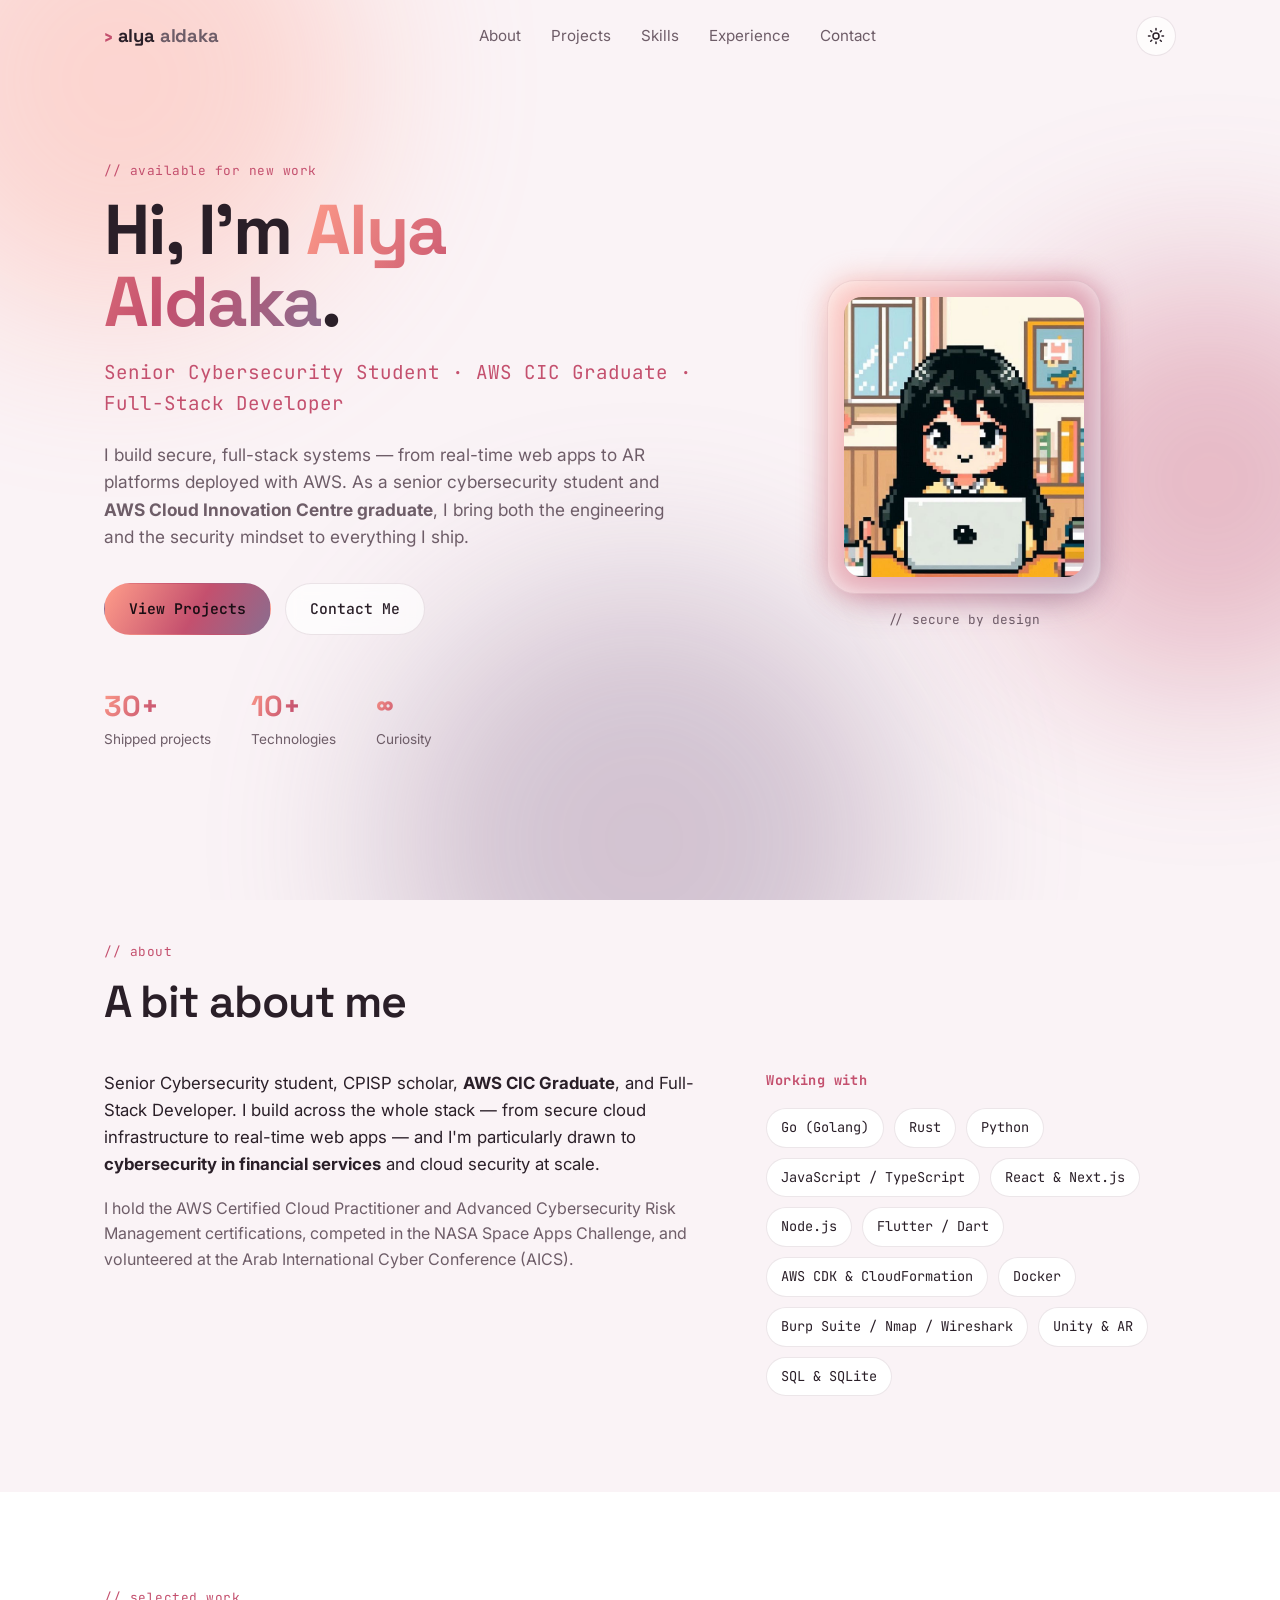
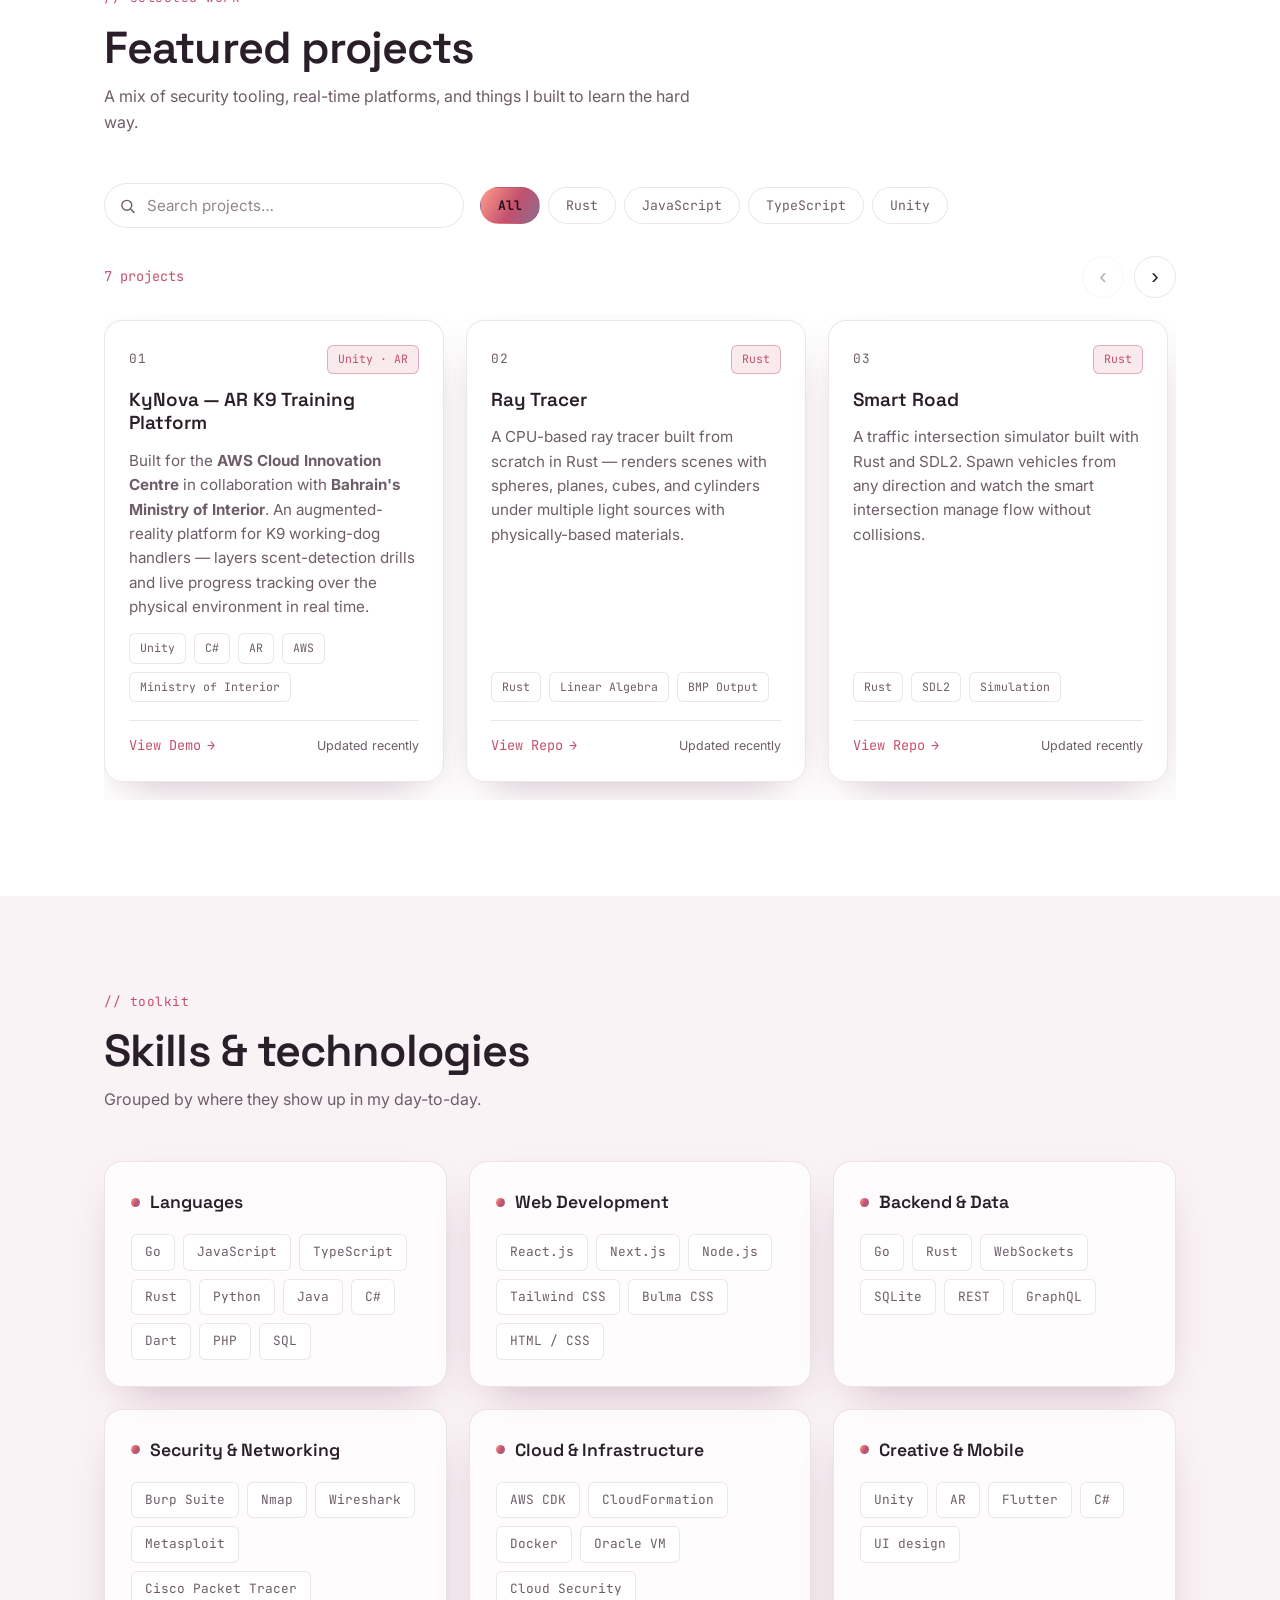
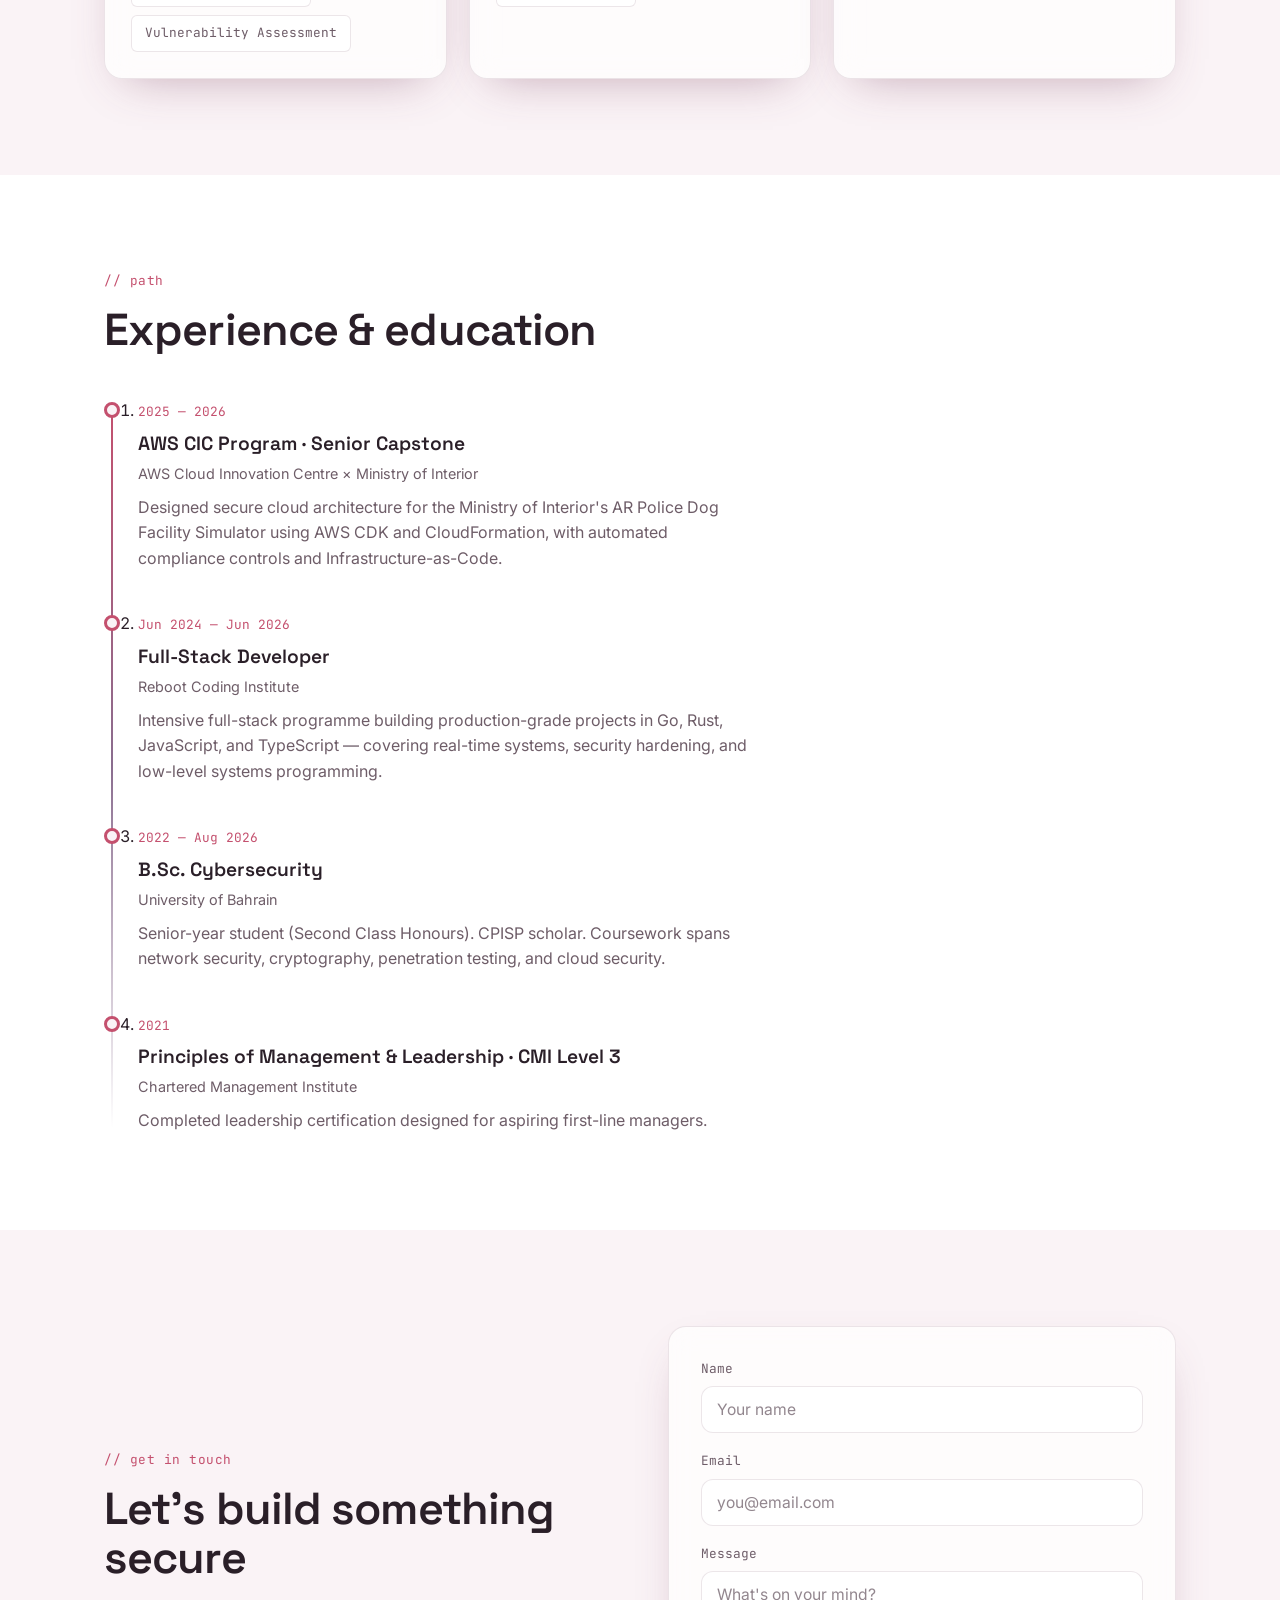
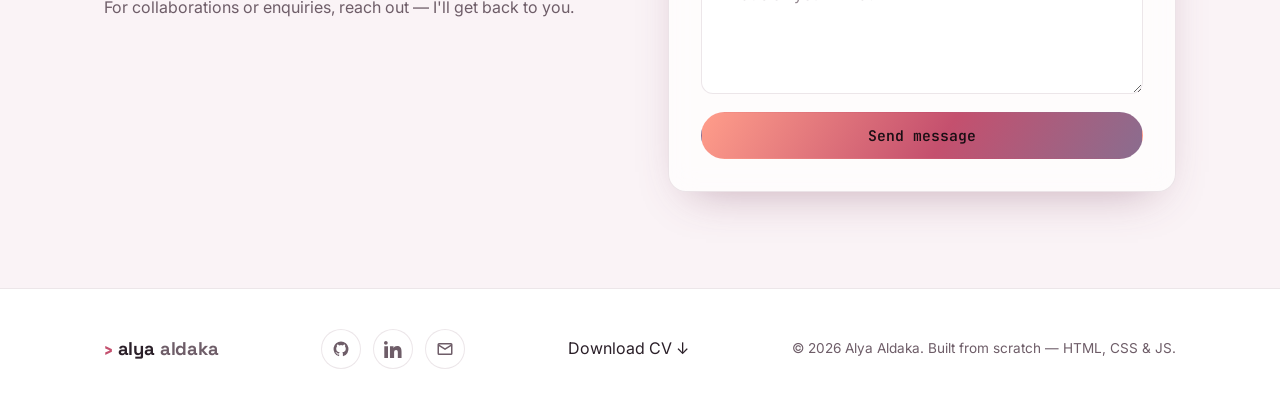
==== index.html @ 90b1bbf1 "initial" ====
<!DOCTYPE html>
<html lang="en" data-theme="dark">
<head>
  <meta charset="UTF-8" />
  <meta name="viewport" content="width=device-width, initial-scale=1.0" />
  <meta name="description" content="Alya Al — Software Developer & Cybersecurity Enthusiast. Secure systems, real-time apps, and a curiosity for how things break." />
  <title>Alya Al — Software Developer & Cybersecurity Enthusiast</title>

  <!-- Fonts: Space Grotesk (display) · Inter (body) · JetBrains Mono (utility/code) -->
  <link rel="preconnect" href="https://fonts.googleapis.com" />
  <link rel="preconnect" href="https://fonts.gstatic.com" crossorigin />
  <link href="https://fonts.googleapis.com/css2?family=Space+Grotesk:wght@400;500;600;700&family=Inter:wght@400;500;600&family=JetBrains+Mono:wght@400;500;600&display=swap" rel="stylesheet" />

  <link rel="stylesheet" href="style.css" />
</head>
<body>
  <!-- Ambient background glow (the soft coral/rose aurora from the design) -->
  <div class="aurora" aria-hidden="true">
    <span class="aurora__blob aurora__blob--rose"></span>
    <span class="aurora__blob aurora__blob--mauve"></span>
    <span class="aurora__blob aurora__blob--coral"></span>
  </div>

  <!-- ============ NAVBAR ============ -->
  <header class="nav" id="nav">
    <div class="container nav__inner">
      <a href="#hero" class="nav__logo">
        <span class="nav__logo-mark">›</span> alya<span class="nav__logo-accent"> aldaka</span>
      </a>

      <nav class="nav__links" id="navLinks" aria-label="Primary">
        <a href="#about">About</a>
        <a href="#projects">Projects</a>
        <a href="#skills">Skills</a>
        <a href="#timeline">Experience</a>
        <a href="#contact">Contact</a>
      </nav>

      <div class="nav__actions">
        <button class="theme-toggle" id="themeToggle" aria-label="Toggle color theme" title="Toggle theme">
          <svg class="theme-toggle__icon theme-toggle__icon--moon" viewBox="0 0 24 24" aria-hidden="true"><path d="M21 12.79A9 9 0 1 1 11.21 3 7 7 0 0 0 21 12.79z"/></svg>
          <svg class="theme-toggle__icon theme-toggle__icon--sun" viewBox="0 0 24 24" aria-hidden="true"><circle cx="12" cy="12" r="4"/><path d="M12 2v2M12 20v2M4.93 4.93l1.41 1.41M17.66 17.66l1.41 1.41M2 12h2M20 12h2M4.93 19.07l1.41-1.41M17.66 6.34l1.41-1.41"/></svg>
        </button>

        <button class="nav__burger" id="navBurger" aria-label="Open menu" aria-expanded="false">
          <span></span><span></span><span></span>
        </button>
      </div>
    </div>
  </header>

  <main>
    <!-- ============ HERO ============ -->
    <section class="hero" id="hero">
      <div class="container hero__grid">
        <div class="hero__intro reveal">
          <p class="eyebrow">// available for new work</p>
          <h1 class="hero__title">
            Hi, I'm <span class="grad-text">Alya Aldaka</span>.
          </h1>
          <p class="hero__role">Senior Cybersecurity Student · AWS CIC Graduate · Full-Stack Developer</p>
          <p class="hero__summary">
            I build secure, full-stack systems — from real-time web apps to AR platforms
            deployed with AWS. As a senior cybersecurity student and <strong>AWS Cloud Innovation Centre graduate</strong>,
            I bring both the engineering and the security mindset to everything I ship.
          </p>

          <div class="hero__cta">
            <a href="#projects" class="btn btn--primary">View Projects</a>
            <a href="#contact" class="btn btn--ghost">Contact Me</a>
          </div>

          <ul class="hero__stats">
            <li><strong>30+</strong><span>Shipped projects</span></li>
            <li><strong>10+</strong><span>Technologies</span></li>
            <li><strong>∞</strong><span>Curiosity</span></li>
          </ul>
        </div>

        <!-- Profile card. Replace the avatar SVG/initials with your own photo:
             swap <div class="avatar__art">…</div> for <img src="your-photo.jpg" alt="Alya Al"> -->
        <div class="hero__card reveal">
          <div class="avatar">
            <img class="avatar__art" src="pfp.jpg" alt="Alya Aldaka" />
          </div>
          <p class="avatar__caption">// secure by design</p>
        </div>
      </div>
    </section>

    <!-- ============ ABOUT ============ -->
    <section class="section" id="about">
      <div class="container">
        <p class="eyebrow reveal">// about</p>
        <h2 class="section__title reveal">A bit about me</h2>

        <div class="about__grid">
          <div class="about__bio reveal">
            <p>
              Senior Cybersecurity student, CPISP scholar, <strong>AWS CIC Graduate</strong>,
              and Full-Stack Developer. I build across the whole stack — from secure cloud
              infrastructure to real-time web apps — and I'm particularly drawn to
              <strong>cybersecurity in financial services</strong> and cloud security at scale.
            </p>
            <p>
              I hold the AWS Certified Cloud Practitioner and Advanced Cybersecurity Risk
              Management certifications, competed in the NASA Space Apps Challenge, and
              volunteered at the Arab International Cyber Conference (AICS).
            </p>
          </div>

          <!-- Technologies overview -->
          <div class="about__tech reveal">
            <h3 class="about__tech-title">Working with</h3>
            <ul class="tech-list">
              <li>Go (Golang)</li>
              <li>Rust</li>
              <li>Python</li>
              <li>JavaScript / TypeScript</li>
              <li>React &amp; Next.js</li>
              <li>Node.js</li>
              <li>Flutter / Dart</li>
              <li>AWS CDK &amp; CloudFormation</li>
              <li>Docker</li>
              <li>Burp Suite / Nmap / Wireshark</li>
              <li>Unity &amp; AR</li>
              <li>SQL &amp; SQLite</li>
            </ul>
          </div>
        </div>
      </div>
    </section>

    <!-- ============ PROJECTS ============ -->
    <section class="section section--alt" id="projects">
      <div class="container">
        <p class="eyebrow reveal">// selected work</p>
        <h2 class="section__title reveal">Featured projects</h2>
        <p class="section__lead reveal">A mix of security tooling, real-time platforms, and things I built to learn the hard way.</p>

        <!-- Search + filter toolbar -->
        <div class="proj-toolbar reveal">
          <div class="proj-search">
            <svg viewBox="0 0 24 24" aria-hidden="true"><circle cx="11" cy="11" r="7"/><path d="m21 21-4.3-4.3"/></svg>
            <input type="text" id="projSearch" placeholder="Search projects…" aria-label="Search projects" autocomplete="off" />
          </div>
          <!-- Filter pills. data-filter must match the tags in each card's data-tags. -->
          <div class="proj-filters" id="projFilters" role="tablist" aria-label="Filter projects by technology">
            <button class="pill is-active" data-filter="all">All</button>
            <button class="pill" data-filter="Rust">Rust</button>
            <button class="pill" data-filter="JavaScript">JavaScript</button>
            <button class="pill" data-filter="TypeScript">TypeScript</button>
            <button class="pill" data-filter="Unity">Unity</button>
          </div>
        </div>

        <!-- Count + scroll arrows -->
        <div class="proj-meta reveal">
          <p class="proj-count"><span id="projCount">7</span> projects</p>
          <div class="proj-nav">
            <button class="proj-arrow" id="projPrev" aria-label="Scroll to previous projects">‹</button>
            <button class="proj-arrow" id="projNext" aria-label="Scroll to next projects">›</button>
          </div>
        </div>

        <div class="proj-track" id="projTrack">
          <!-- PROJECT 1 -->
          <!-- PROJECT 1 -->
          <article class="card project" data-tags="Unity" data-num="01">
            <header class="project__top">
              <span class="project__num">01</span>
              <span class="project__lang">Unity · AR</span>
            </header>
            <h3 class="project__title">KyNova — AR K9 Training Platform</h3>
            <p class="project__desc">
              Built for the <strong>AWS Cloud Innovation Centre</strong> in collaboration with
              <strong>Bahrain's Ministry of Interior</strong>. An augmented-reality platform for
              K9 working-dog handlers — layers scent-detection drills and live progress tracking
              over the physical environment in real time.
            </p>
            <ul class="badges"><li>Unity</li><li>C#</li><li>AR</li><li>AWS</li><li>Ministry of Interior</li></ul>
            <footer class="project__foot">
              <a class="project__repo" href="https://hawrafa.github.io/kynova-ar-simulator/#" target="_blank" rel="noopener">View Demo <span aria-hidden="true">→</span></a>
              <span class="project__updated">Updated recently</span>
            </footer>
          </article>

          <!-- PROJECT 2 -->
          <article class="card project" data-tags="Rust" data-num="02">
            <header class="project__top">
              <span class="project__num">02</span>
              <span class="project__lang">Rust</span>
            </header>
            <h3 class="project__title">Ray Tracer</h3>
            <p class="project__desc">
              A CPU-based ray tracer built from scratch in Rust — renders scenes with spheres,
              planes, cubes, and cylinders under multiple light sources with physically-based materials.
            </p>
            <ul class="badges"><li>Rust</li><li>Linear Algebra</li><li>BMP Output</li></ul>
            <footer class="project__foot">
              <a class="project__repo" href="https://github.com/aaldaka/rt" target="_blank" rel="noopener">View Repo <span aria-hidden="true">→</span></a>
              <span class="project__updated">Updated recently</span>
            </footer>
          </article>

          <!-- PROJECT 3 -->
          <article class="card project" data-tags="Rust" data-num="03">
            <header class="project__top">
              <span class="project__num">03</span>
              <span class="project__lang">Rust</span>
            </header>
            <h3 class="project__title">Smart Road</h3>
            <p class="project__desc">
              A traffic intersection simulator built with Rust and SDL2. Spawn vehicles
              from any direction and watch the smart intersection manage flow without collisions.
            </p>
            <ul class="badges"><li>Rust</li><li>SDL2</li><li>Simulation</li></ul>
            <footer class="project__foot">
              <a class="project__repo" href="https://github.com/aaldaka/smart-road" target="_blank" rel="noopener">View Repo <span aria-hidden="true">→</span></a>
              <span class="project__updated">Updated recently</span>
            </footer>
          </article>

          <!-- PROJECT 4 -->
          <article class="card project" data-tags="Rust" data-num="04">
            <header class="project__top">
              <span class="project__num">04</span>
              <span class="project__lang">Rust</span>
            </header>
            <h3 class="project__title">Filler</h3>
            <p class="project__desc">
              A competitive AI board-filling game where robots race to claim the most territory.
              Includes Docker-based execution and multiple robot implementations with different strategies.
            </p>
            <ul class="badges"><li>Rust</li><li>AI</li><li>Docker</li></ul>
            <footer class="project__foot">
              <a class="project__repo" href="https://github.com/aaldaka/filler" target="_blank" rel="noopener">View Repo <span aria-hidden="true">→</span></a>
              <span class="project__updated">Updated recently</span>
            </footer>
          </article>

          <!-- PROJECT 5 -->
          <article class="card project" data-tags="JavaScript" data-num="05">
            <header class="project__top">
              <span class="project__num">05</span>
              <span class="project__lang">JavaScript</span>
            </header>
            <h3 class="project__title">Bomberman DOM</h3>
            <p class="project__desc">
              A multiplayer Bomberman clone rendered entirely in the DOM using a custom
              mini-framework — WebSocket-powered lobby, real-time chat, and multi-player gameplay.
            </p>
            <ul class="badges"><li>JavaScript</li><li>WebSockets</li><li>DOM</li></ul>
            <footer class="project__foot">
              <a class="project__repo" href="https://github.com/aaldaka/bomberman-dom" target="_blank" rel="noopener">View Repo <span aria-hidden="true">→</span></a>
              <span class="project__updated">Updated recently</span>
            </footer>
          </article>

          <!-- PROJECT 6 -->
          <article class="card project" data-tags="TypeScript" data-num="06">
            <header class="project__top">
              <span class="project__num">06</span>
              <span class="project__lang">TypeScript</span>
            </header>
            <h3 class="project__title">Social Network</h3>
            <p class="project__desc">
              A full-featured social platform with profiles, posts, follows, and real-time
              notifications — built with a TypeScript frontend and a Go backend.
            </p>
            <ul class="badges"><li>TypeScript</li><li>Go</li><li>WebSockets</li><li>SQLite</li></ul>
            <footer class="project__foot">
              <a class="project__repo" href="https://github.com/aaldaka/social-network" target="_blank" rel="noopener">View Repo <span aria-hidden="true">→</span></a>
              <span class="project__updated">Updated recently</span>
            </footer>
          </article>

          <!-- PROJECT 7 -->
          <article class="card project" data-tags="Rust" data-num="07">
            <header class="project__top">
              <span class="project__num">07</span>
              <span class="project__lang">Rust</span>
            </header>
            <h3 class="project__title">Multiplayer FPS</h3>
            <p class="project__desc">
              A real-time multiplayer first-person shooter with a raycasting renderer,
              minimap, HUD, and client-server networking — built entirely in Rust.
            </p>
            <ul class="badges"><li>Rust</li><li>Raycasting</li><li>Networking</li></ul>
            <footer class="project__foot">
              <a class="project__repo" href="https://github.com/aaldaka/multiplayer-fps" target="_blank" rel="noopener">View Repo <span aria-hidden="true">→</span></a>
              <span class="project__updated">Updated recently</span>
            </footer>
          </article>
        </div>

        <!-- Empty state when search/filter matches nothing -->
        <p class="proj-empty" id="projEmpty" hidden>No projects match that filter yet.</p>
      </div>
    </section>

    <!-- ============ SKILLS ============ -->
    <section class="section" id="skills">
      <div class="container">
        <p class="eyebrow reveal">// toolkit</p>
        <h2 class="section__title reveal">Skills &amp; technologies</h2>
        <p class="section__lead reveal">Grouped by where they show up in my day-to-day.</p>

        <div class="skills">
          <div class="card skill-card reveal">
            <h3 class="skill-card__title"><span class="skill-card__dot"></span>Languages</h3>
            <ul class="badges badges--lg">
              <li>Go</li><li>JavaScript</li><li>TypeScript</li><li>Rust</li><li>Python</li><li>Java</li><li>C#</li><li>Dart</li><li>PHP</li><li>SQL</li>
            </ul>
          </div>

          <div class="card skill-card reveal">
            <h3 class="skill-card__title"><span class="skill-card__dot"></span>Web Development</h3>
            <ul class="badges badges--lg">
              <li>React.js</li><li>Next.js</li><li>Node.js</li><li>Tailwind CSS</li><li>Bulma CSS</li><li>HTML / CSS</li>
            </ul>
          </div>

          <div class="card skill-card reveal">
            <h3 class="skill-card__title"><span class="skill-card__dot"></span>Backend &amp; Data</h3>
            <ul class="badges badges--lg">
              <li>Go</li><li>Rust</li><li>WebSockets</li><li>SQLite</li><li>REST</li><li>GraphQL</li>
            </ul>
          </div>

          <div class="card skill-card reveal">
            <h3 class="skill-card__title"><span class="skill-card__dot"></span>Security &amp; Networking</h3>
            <ul class="badges badges--lg">
              <li>Burp Suite</li><li>Nmap</li><li>Wireshark</li><li>Metasploit</li><li>Cisco Packet Tracer</li><li>Vulnerability Assessment</li>
            </ul>
          </div>

          <div class="card skill-card reveal">
            <h3 class="skill-card__title"><span class="skill-card__dot"></span>Cloud &amp; Infrastructure</h3>
            <ul class="badges badges--lg">
              <li>AWS CDK</li><li>CloudFormation</li><li>Docker</li><li>Oracle VM</li><li>Cloud Security</li>
            </ul>
          </div>

          <div class="card skill-card reveal">
            <h3 class="skill-card__title"><span class="skill-card__dot"></span>Creative &amp; Mobile</h3>
            <ul class="badges badges--lg">
              <li>Unity</li><li>AR</li><li>Flutter</li><li>C#</li><li>UI design</li>
            </ul>
          </div>
        </div>
      </div>
    </section>

    <!-- ============ EXPERIENCE / EDUCATION TIMELINE ============ -->
    <section class="section section--alt" id="timeline">
      <div class="container">
        <p class="eyebrow reveal">// path</p>
        <h2 class="section__title reveal">Experience &amp; education</h2>

        <ol class="timeline">
          <li class="timeline__item reveal">
            <span class="timeline__dot"></span>
            <p class="timeline__date">2025 — 2026</p>
            <h3 class="timeline__role">AWS CIC Program · Senior Capstone</h3>
            <p class="timeline__org">AWS Cloud Innovation Centre × Ministry of Interior</p>
            <p class="timeline__desc">
              Designed secure cloud architecture for the Ministry of Interior's AR Police Dog
              Facility Simulator using AWS CDK and CloudFormation, with automated compliance
              controls and Infrastructure-as-Code.
            </p>
          </li>

          <li class="timeline__item reveal">
            <span class="timeline__dot"></span>
            <p class="timeline__date">Jun 2024 — Jun 2026</p>
            <h3 class="timeline__role">Full-Stack Developer</h3>
            <p class="timeline__org">Reboot Coding Institute</p>
            <p class="timeline__desc">
              Intensive full-stack programme building production-grade projects in Go, Rust,
              JavaScript, and TypeScript — covering real-time systems, security hardening,
              and low-level systems programming.
            </p>
          </li>

          <li class="timeline__item reveal">
            <span class="timeline__dot"></span>
            <p class="timeline__date">2022 — Aug 2026</p>
            <h3 class="timeline__role">B.Sc. Cybersecurity</h3>
            <p class="timeline__org">University of Bahrain</p>
            <p class="timeline__desc">
              Senior-year student (Second Class Honours). CPISP scholar. Coursework spans
              network security, cryptography, penetration testing, and cloud security.
            </p>
          </li>

          <li class="timeline__item reveal">
            <span class="timeline__dot"></span>
            <p class="timeline__date">2021</p>
            <h3 class="timeline__role">Principles of Management &amp; Leadership · CMI Level 3</h3>
            <p class="timeline__org">Chartered Management Institute</p>
            <p class="timeline__desc">
              Completed leadership certification designed for aspiring first-line managers.
            </p>
          </li>
        </ol>
      </div>
    </section>

    <!-- ============ CONTACT ============ -->
    <section class="section" id="contact">
      <div class="container contact">
        <div class="contact__intro reveal">
          <p class="eyebrow">// get in touch</p>
          <h2 class="section__title">Let's build something secure</h2>
          <p class="section__lead">
            For collaborations or enquiries, reach out — I'll get back to you.
          </p>
        </div>

        <!-- Contact form powered by FormSubmit (https://formsubmit.co)
             STEP 1: Replace your-email@example.com below with your real email.
             STEP 2: On your first real submission, FormSubmit emails you a link to
                     confirm the address. Click it once and the form goes live. -->
        <form class="contact__form card reveal"
              action="https://formsubmit.co/alyaaldaka08@gmail.com"
              method="POST">
          <!-- Optional FormSubmit settings -->
          <input type="hidden" name="_subject" value="New message from your portfolio" />
          <input type="hidden" name="_template" value="table" />
          <input type="hidden" name="_captcha" value="false" />
          <!-- Honeypot to reduce spam -->
          <input type="text" name="_honey" style="display:none" tabindex="-1" autocomplete="off" />

          <div class="field">
            <label for="name">Name</label>
            <input id="name" type="text" name="name" placeholder="Your name" required />
          </div>

          <div class="field">
            <label for="email">Email</label>
            <input id="email" type="email" name="email" placeholder="you@email.com" required />
          </div>

          <div class="field">
            <label for="message">Message</label>
            <textarea id="message" name="message" rows="5" placeholder="What's on your mind?" required></textarea>
          </div>

          <button type="submit" class="btn btn--primary btn--block">Send message</button>
        </form>
      </div>
    </section>
  </main>

  <!-- ============ FOOTER ============ -->
  <footer class="footer">
    <div class="container footer__inner">
      <a href="#hero" class="nav__logo">
        <span class="nav__logo-mark">›</span> alya<span class="nav__logo-accent"> aldaka</span>
      </a>

      <!-- Replace # with your real profile URLs -->
      <nav class="footer__social" aria-label="Social links">
        <a href="https://github.com/aaldaka" target="_blank" rel="noopener" aria-label="GitHub / Gitea">
          <svg viewBox="0 0 24 24" aria-hidden="true"><path d="M12 2a10 10 0 0 0-3.16 19.49c.5.09.68-.22.68-.48v-1.7c-2.78.6-3.37-1.34-3.37-1.34-.45-1.16-1.11-1.47-1.11-1.47-.91-.62.07-.6.07-.6 1 .07 1.53 1.03 1.53 1.03.9 1.53 2.34 1.09 2.91.83.09-.65.35-1.09.63-1.34-2.22-.25-4.55-1.11-4.55-4.94 0-1.09.39-1.98 1.03-2.68-.1-.25-.45-1.27.1-2.65 0 0 .84-.27 2.75 1.02a9.56 9.56 0 0 1 5 0c1.91-1.29 2.75-1.02 2.75-1.02.55 1.38.2 2.4.1 2.65.64.7 1.03 1.59 1.03 2.68 0 3.84-2.34 4.69-4.57 4.94.36.31.68.92.68 1.85v2.74c0 .27.18.58.69.48A10 10 0 0 0 12 2z"/></svg>
        </a>
        <a href="https://www.linkedin.com/in/alya-aldaka" target="_blank" rel="noopener" aria-label="LinkedIn">
          <svg viewBox="0 0 24 24" aria-hidden="true"><path d="M4.98 3.5A2.5 2.5 0 1 1 0 3.5a2.5 2.5 0 0 1 4.98 0zM.4 8.4h4.96V24H.4V8.4zm7.54 0h4.75v2.13h.07c.66-1.25 2.28-2.57 4.69-2.57 5.01 0 5.94 3.3 5.94 7.6V24h-4.96v-6.92c0-1.65-.03-3.78-2.3-3.78-2.3 0-2.66 1.8-2.66 3.66V24H7.94V8.4z"/></svg>
        </a>
        <a href="#contact" aria-label="Email">
          <svg viewBox="0 0 24 24" aria-hidden="true"><path d="M4 4h16a2 2 0 0 1 2 2v12a2 2 0 0 1-2 2H4a2 2 0 0 1-2-2V6a2 2 0 0 1 2-2zm0 4.2V18h16V8.2l-8 5-8-5zM4 6l8 5 8-5H4z"/></svg>
        </a>
      </nav>

      <a class="footer__resume" href="resume.pdf" target="_blank" rel="noopener">Download CV ↓</a>
      <p class="footer__copy">© <span id="year"></span> Alya Aldaka. Built from scratch — HTML, CSS &amp; JS.</p>
    </div>
  </footer>

  <script src="script.js"></script>
</body>
</html>
---- style.css ----
/* =========================================================
   Alya Al — Portfolio
   Palette: "rose-noir" — warm near-black base, mauve mid-tones,
   rose + coral accents. Light mode is a soft rose-white companion.
   ========================================================= */

/* ---------- Design tokens ---------- */
:root {
  /* Type */
  --font-display: "Space Grotesk", system-ui, sans-serif;
  --font-body: "Inter", system-ui, sans-serif;
  --font-mono: "JetBrains Mono", ui-monospace, monospace;

  /* Brand accents (shared across themes) */
  --rose: #e0879e;
  --rose-bright: #f0a4b8;
  --coral: #ff9d8a;
  --mauve: #8a6d8f;

  --grad: linear-gradient(120deg, var(--coral), var(--rose) 55%, var(--mauve));

  /* Layout */
  --maxw: 1120px;
  --radius: 18px;
  --radius-sm: 12px;
  --ease: cubic-bezier(.22, 1, .36, 1);
}

/* Dark theme (default) */
[data-theme="dark"] {
  --bg: #161015;
  --bg-2: #1d161f;
  --surface: rgba(255, 255, 255, 0.045);
  --surface-2: rgba(255, 255, 255, 0.07);
  --border: rgba(255, 255, 255, 0.09);
  --border-strong: rgba(240, 164, 184, 0.35);
  --text: #f4e8ee;
  --text-muted: #b6a2af;
  --shadow: 0 20px 50px -20px rgba(0, 0, 0, 0.7);
  --glow: 0 0 40px -8px rgba(224, 135, 158, 0.45);
}

/* Light theme */
[data-theme="light"] {
  --bg: #faf3f6;
  --bg-2: #ffffff;
  --surface: rgba(255, 255, 255, 0.7);
  --surface-2: #ffffff;
  --border: rgba(120, 80, 100, 0.14);
  --border-strong: rgba(196, 80, 110, 0.4);
  --text: #2a1f28;
  --text-muted: #6e5d68;
  --rose: #c4506e;
  --rose-bright: #d8597e;
  --shadow: 0 18px 45px -22px rgba(120, 60, 90, 0.45);
  --glow: 0 0 36px -10px rgba(196, 80, 110, 0.35);
}

/* ---------- Reset / base ---------- */
* { box-sizing: border-box; margin: 0; padding: 0; }

html { scroll-behavior: smooth; }
@media (prefers-reduced-motion: reduce) {
  html { scroll-behavior: auto; }
  * { animation: none !important; transition: none !important; }
}

body {
  font-family: var(--font-body);
  background: var(--bg);
  color: var(--text);
  line-height: 1.6;
  -webkit-font-smoothing: antialiased;
  overflow-x: hidden;
  transition: background .4s var(--ease), color .4s var(--ease);
}

img { max-width: 100%; display: block; }
ul { list-style: none; }
a { color: inherit; text-decoration: none; }

.container {
  width: 100%;
  max-width: var(--maxw);
  margin-inline: auto;
  padding-inline: 24px;
}

/* ---------- Ambient aurora background ---------- */
.aurora {
  position: fixed;
  inset: 0;
  z-index: -1;
  overflow: hidden;
  pointer-events: none;
}
.aurora__blob {
  position: absolute;
  border-radius: 50%;
  filter: blur(90px);
  opacity: .55;
}
[data-theme="light"] .aurora__blob { opacity: .35; }
.aurora__blob--coral {
  width: 480px; height: 480px;
  background: var(--coral);
  top: -160px; left: -120px;
  animation: float1 18s ease-in-out infinite;
}
.aurora__blob--rose {
  width: 420px; height: 420px;
  background: var(--rose);
  top: 30%; right: -140px;
  animation: float2 22s ease-in-out infinite;
}
.aurora__blob--mauve {
  width: 520px; height: 520px;
  background: var(--mauve);
  bottom: -200px; left: 30%;
  animation: float1 26s ease-in-out infinite reverse;
}
@keyframes float1 { 0%,100% { transform: translate(0,0); } 50% { transform: translate(40px,-30px); } }
@keyframes float2 { 0%,100% { transform: translate(0,0); } 50% { transform: translate(-50px,40px); } }

/* ---------- Shared type elements ---------- */
.eyebrow {
  font-family: var(--font-mono);
  font-size: .8rem;
  letter-spacing: .04em;
  color: var(--rose);
  margin-bottom: 14px;
}

.grad-text {
  background: var(--grad);
  -webkit-background-clip: text;
  background-clip: text;
  color: transparent;
}

.section { padding: 96px 0; }
.section--alt { background: var(--bg-2); }
.section__title {
  font-family: var(--font-display);
  font-size: clamp(1.9rem, 4vw, 2.8rem);
  font-weight: 600;
  line-height: 1.1;
  letter-spacing: -0.02em;
}
.section__lead {
  color: var(--text-muted);
  max-width: 60ch;
  margin-top: 14px;
  margin-bottom: 48px;
}
.section__title + .section__lead { margin-top: 12px; }

/* ---------- Buttons ---------- */
.btn {
  display: inline-flex;
  align-items: center;
  justify-content: center;
  gap: 8px;
  font-family: var(--font-mono);
  font-size: .92rem;
  font-weight: 500;
  padding: 13px 24px;
  border-radius: 999px;
  border: 1px solid transparent;
  cursor: pointer;
  transition: transform .25s var(--ease), box-shadow .25s var(--ease),
              background .25s var(--ease), border-color .25s var(--ease);
}
.btn--primary {
  background: var(--grad);
  color: #1a0e14;
  font-weight: 600;
}
.btn--primary:hover { transform: translateY(-3px); box-shadow: var(--glow); }
.btn--ghost {
  background: var(--surface);
  border-color: var(--border);
  color: var(--text);
  backdrop-filter: blur(8px);
}
.btn--ghost:hover { transform: translateY(-3px); border-color: var(--border-strong); }
.btn--sm { padding: 9px 16px; font-size: .82rem; }
.btn--block { width: 100%; }

/* ---------- Glass card base ---------- */
.card {
  background: var(--surface);
  border: 1px solid var(--border);
  border-radius: var(--radius);
  backdrop-filter: blur(14px);
  -webkit-backdrop-filter: blur(14px);
  box-shadow: var(--shadow);
}

/* ---------- Navbar ---------- */
.nav {
  position: sticky;
  top: 0;
  z-index: 50;
  transition: background .3s var(--ease), border-color .3s var(--ease);
  border-bottom: 1px solid transparent;
}
.nav.is-scrolled {
  background: color-mix(in srgb, var(--bg) 78%, transparent);
  backdrop-filter: blur(16px);
  -webkit-backdrop-filter: blur(16px);
  border-bottom-color: var(--border);
}
.nav__inner {
  display: flex;
  align-items: center;
  justify-content: space-between;
  height: 72px;
}
.nav__logo {
  font-family: var(--font-display);
  font-weight: 700;
  font-size: 1.15rem;
  letter-spacing: -0.01em;
}
.nav__logo-mark { color: var(--rose); }
.nav__logo-accent { color: var(--text-muted); }

.nav__links { display: flex; gap: 30px; }
.nav__links a {
  font-size: .95rem;
  color: var(--text-muted);
  position: relative;
  transition: color .2s var(--ease);
}
.nav__links a::after {
  content: "";
  position: absolute;
  left: 0; bottom: -6px;
  width: 0; height: 2px;
  background: var(--grad);
  transition: width .25s var(--ease);
}
.nav__links a:hover { color: var(--text); }
.nav__links a:hover::after { width: 100%; }

.nav__actions { display: flex; align-items: center; gap: 12px; }

/* Theme toggle */
.theme-toggle {
  width: 40px; height: 40px;
  display: grid; place-items: center;
  border-radius: 50%;
  border: 1px solid var(--border);
  background: var(--surface);
  color: var(--text);
  cursor: pointer;
  transition: border-color .2s var(--ease), transform .2s var(--ease);
}
.theme-toggle:hover { border-color: var(--border-strong); transform: rotate(15deg); }
.theme-toggle__icon { width: 18px; height: 18px; fill: none; stroke: currentColor; stroke-width: 2; stroke-linecap: round; stroke-linejoin: round; }
[data-theme="dark"] .theme-toggle__icon--sun { display: none; }
[data-theme="light"] .theme-toggle__icon--moon { display: none; }

/* Burger */
.nav__burger {
  display: none;
  flex-direction: column;
  gap: 5px;
  width: 40px; height: 40px;
  align-items: center; justify-content: center;
  background: var(--surface);
  border: 1px solid var(--border);
  border-radius: 10px;
  cursor: pointer;
}
.nav__burger span {
  width: 18px; height: 2px;
  background: var(--text);
  border-radius: 2px;
  transition: transform .3s var(--ease), opacity .3s var(--ease);
}
.nav__burger.is-open span:nth-child(1) { transform: translateY(7px) rotate(45deg); }
.nav__burger.is-open span:nth-child(2) { opacity: 0; }
.nav__burger.is-open span:nth-child(3) { transform: translateY(-7px) rotate(-45deg); }

/* ---------- Hero ---------- */
.hero { padding: 88px 0 96px; }
.hero__grid {
  display: grid;
  grid-template-columns: 1.4fr 1fr;
  gap: 56px;
  align-items: center;
}
.hero__title {
  font-family: var(--font-display);
  font-size: clamp(2.6rem, 6vw, 4.4rem);
  font-weight: 700;
  line-height: 1.02;
  letter-spacing: -0.03em;
}
.hero__role {
  font-family: var(--font-mono);
  font-size: clamp(1rem, 2vw, 1.2rem);
  color: var(--rose);
  margin-top: 18px;
}
.hero__summary {
  color: var(--text-muted);
  font-size: 1.08rem;
  max-width: 52ch;
  margin-top: 22px;
}
.hero__cta { display: flex; flex-wrap: wrap; gap: 14px; margin-top: 32px; }

.hero__stats {
  display: flex;
  gap: 40px;
  margin-top: 48px;
  flex-wrap: wrap;
}
.hero__stats li { display: flex; flex-direction: column; }
.hero__stats strong {
  font-family: var(--font-display);
  font-size: 1.8rem;
  background: var(--grad);
  -webkit-background-clip: text;
  background-clip: text;
  color: transparent;
}
.hero__stats span { font-size: .85rem; color: var(--text-muted); }

/* Profile card */
.hero__card {
  display: flex;
  flex-direction: column;
  align-items: center;
  gap: 16px;
}
.avatar {
  position: relative;
  padding: 16px;
  border-radius: 28px;
  background: var(--surface);
  border: 1px solid var(--border);
  box-shadow: var(--shadow);
  backdrop-filter: blur(14px);
}
.avatar::before {
  content: "";
  position: absolute;
  inset: -2px;
  border-radius: 30px;
  background: var(--grad);
  opacity: .5;
  z-index: -1;
  filter: blur(14px);
}
.avatar__art {
  width: 240px; height: 280px;
  border-radius: 18px;
  display: block;
  object-fit: cover;
  object-position: top center;
}
.avatar__caption {
  font-family: var(--font-mono);
  font-size: .8rem;
  color: var(--text-muted);
}

/* ---------- About ---------- */
.about__grid {
  display: grid;
  grid-template-columns: 1.5fr 1fr;
  gap: 48px;
  margin-top: 44px;
}
.about__bio p { color: var(--text-muted); margin-bottom: 18px; }
.about__bio p:first-child { color: var(--text); font-size: 1.05rem; }

.about__tech-title {
  font-family: var(--font-mono);
  font-size: .85rem;
  color: var(--rose);
  margin-bottom: 16px;
  letter-spacing: .03em;
}
.tech-list { display: flex; flex-wrap: wrap; gap: 10px; }
.tech-list li {
  font-family: var(--font-mono);
  font-size: .85rem;
  padding: 8px 14px;
  border-radius: 999px;
  background: var(--surface-2);
  border: 1px solid var(--border);
  transition: border-color .2s var(--ease), transform .2s var(--ease), color .2s var(--ease);
}
.tech-list li:hover { border-color: var(--border-strong); color: var(--rose); transform: translateY(-2px); }

/* ---------- Projects: toolbar (search + filters) ---------- */
.proj-toolbar {
  display: flex;
  flex-wrap: wrap;
  align-items: center;
  gap: 16px;
  margin-top: 8px;
}
.proj-search {
  position: relative;
  flex: 1 1 260px;
  max-width: 360px;
}
.proj-search svg {
  position: absolute;
  left: 15px; top: 50%;
  transform: translateY(-50%);
  width: 17px; height: 17px;
  fill: none; stroke: var(--text-muted);
  stroke-width: 2; stroke-linecap: round;
  pointer-events: none;
}
.proj-search input {
  width: 100%;
  font-family: var(--font-body);
  font-size: .95rem;
  color: var(--text);
  background: var(--surface);
  border: 1px solid var(--border);
  border-radius: 999px;
  padding: 12px 18px 12px 42px;
  transition: border-color .2s var(--ease), box-shadow .2s var(--ease);
}
.proj-search input::placeholder { color: color-mix(in srgb, var(--text-muted) 75%, transparent); }
.proj-search input:focus {
  outline: none;
  border-color: var(--border-strong);
  box-shadow: 0 0 0 3px color-mix(in srgb, var(--rose) 20%, transparent);
}

.proj-filters { display: flex; flex-wrap: wrap; gap: 8px; }
.pill {
  font-family: var(--font-mono);
  font-size: .82rem;
  padding: 9px 17px;
  border-radius: 999px;
  background: var(--surface);
  border: 1px solid var(--border);
  color: var(--text-muted);
  cursor: pointer;
  transition: transform .2s var(--ease), border-color .2s var(--ease),
              background .2s var(--ease), color .2s var(--ease);
}
.pill:hover { transform: translateY(-2px); border-color: var(--border-strong); color: var(--text); }
.pill.is-active {
  background: var(--grad);
  color: #1a0e14;
  font-weight: 600;
  border-color: transparent;
}

/* ---------- Projects: count + arrows ---------- */
.proj-meta {
  display: flex;
  align-items: center;
  justify-content: space-between;
  margin: 28px 0 16px;
}
.proj-count {
  font-family: var(--font-mono);
  font-size: .85rem;
  color: var(--rose);
}
.proj-nav { display: flex; gap: 10px; }
.proj-arrow {
  width: 42px; height: 42px;
  display: grid; place-items: center;
  border-radius: 50%;
  border: 1px solid var(--border);
  background: var(--surface);
  color: var(--text);
  font-size: 1.4rem;
  line-height: 1;
  cursor: pointer;
  transition: border-color .2s var(--ease), transform .2s var(--ease), opacity .2s var(--ease);
}
.proj-arrow:hover { border-color: var(--border-strong); transform: translateY(-2px); }
.proj-arrow:disabled { opacity: .35; cursor: default; transform: none; }

/* ---------- Projects: carousel track ---------- */
.proj-track {
  display: flex;
  gap: 22px;
  overflow-x: auto;
  scroll-snap-type: x mandatory;
  scroll-behavior: smooth;
  padding: 6px 2px 18px;
  scrollbar-width: thin;
  scrollbar-color: var(--rose) transparent;
}
.proj-track::-webkit-scrollbar { height: 8px; }
.proj-track::-webkit-scrollbar-thumb { background: var(--grad); border-radius: 999px; }
.proj-track::-webkit-scrollbar-track { background: transparent; }

.project {
  flex: 0 0 340px;
  scroll-snap-align: start;
  display: flex;
  flex-direction: column;
  gap: 14px;
  padding: 24px;
  transition: transform .3s var(--ease), border-color .3s var(--ease), box-shadow .3s var(--ease),
              opacity .35s var(--ease);
}
.project:hover {
  transform: translateY(-6px);
  border-color: var(--border-strong);
  box-shadow: var(--glow), var(--shadow);
}
/* Filtered-out cards animate away, then get hidden by JS */
.project.is-hidden { opacity: 0; transform: scale(.96); }

.project__top { display: flex; align-items: center; justify-content: space-between; }
.project__num {
  font-family: var(--font-mono);
  font-size: .8rem;
  color: var(--text-muted);
  letter-spacing: .1em;
}
.project__lang {
  font-family: var(--font-mono);
  font-size: .72rem;
  padding: 4px 10px;
  border-radius: 6px;
  color: var(--rose);
  border: 1px solid var(--border-strong);
  background: color-mix(in srgb, var(--rose) 12%, transparent);
}
.project__title {
  font-family: var(--font-display);
  font-size: 1.18rem;
  font-weight: 600;
  line-height: 1.25;
}
.project__desc { color: var(--text-muted); font-size: .95rem; flex: 1; }

.badges { display: flex; flex-wrap: wrap; gap: 8px; }
.badges li {
  font-family: var(--font-mono);
  font-size: .72rem;
  padding: 5px 10px;
  border-radius: 6px;
  background: var(--surface-2);
  border: 1px solid var(--border);
  color: var(--text-muted);
}
.badges--lg li { font-size: .8rem; padding: 7px 13px; }

.project__foot {
  display: flex;
  align-items: center;
  justify-content: space-between;
  padding-top: 14px;
  border-top: 1px solid var(--border);
  margin-top: 4px;
}
.project__repo {
  font-family: var(--font-mono);
  font-size: .85rem;
  color: var(--rose);
  display: inline-flex;
  gap: 6px;
  transition: gap .2s var(--ease);
}
.project__repo:hover { gap: 11px; }
.project__updated { font-size: .78rem; color: var(--text-muted); }

.proj-empty {
  font-family: var(--font-mono);
  color: var(--text-muted);
  padding: 30px 2px;
}

/* ---------- Skills ---------- */
.skills {
  display: grid;
  grid-template-columns: repeat(auto-fill, minmax(290px, 1fr));
  gap: 22px;
}
.skill-card {
  padding: 26px;
  transition: transform .3s var(--ease), border-color .3s var(--ease);
}
.skill-card:hover { transform: translateY(-5px); border-color: var(--border-strong); }
.skill-card__title {
  font-family: var(--font-display);
  font-size: 1.1rem;
  font-weight: 600;
  display: flex;
  align-items: center;
  gap: 10px;
  margin-bottom: 18px;
}
.skill-card__dot {
  width: 9px; height: 9px;
  border-radius: 50%;
  background: var(--grad);
  box-shadow: var(--glow);
}

/* ---------- Timeline ---------- */
.timeline {
  position: relative;
  margin-top: 44px;
  padding-left: 34px;
}
.timeline::before {
  content: "";
  position: absolute;
  left: 7px; top: 6px; bottom: 6px;
  width: 2px;
  background: linear-gradient(var(--rose), var(--mauve), transparent);
}
.timeline__item { position: relative; padding-bottom: 40px; }
.timeline__item:last-child { padding-bottom: 0; }
.timeline__dot {
  position: absolute;
  left: -34px; top: 4px;
  width: 16px; height: 16px;
  border-radius: 50%;
  background: var(--bg);
  border: 3px solid var(--rose);
  box-shadow: var(--glow);
}
.timeline__date {
  font-family: var(--font-mono);
  font-size: .8rem;
  color: var(--rose);
  margin-bottom: 6px;
}
.timeline__role { font-family: var(--font-display); font-size: 1.2rem; font-weight: 600; }
.timeline__org { color: var(--text-muted); font-size: .9rem; margin: 2px 0 10px; }
.timeline__desc { color: var(--text-muted); max-width: 62ch; }

/* ---------- Contact ---------- */
.contact {
  display: grid;
  grid-template-columns: 1fr 1fr;
  gap: 56px;
  align-items: center;
}
.contact__form { padding: 32px; display: flex; flex-direction: column; gap: 18px; }
.field { display: flex; flex-direction: column; gap: 7px; }
.field label {
  font-family: var(--font-mono);
  font-size: .8rem;
  color: var(--text-muted);
}
.field input,
.field textarea {
  font-family: var(--font-body);
  font-size: .98rem;
  color: var(--text);
  background: var(--surface-2);
  border: 1px solid var(--border);
  border-radius: var(--radius-sm);
  padding: 13px 15px;
  resize: vertical;
  transition: border-color .2s var(--ease), box-shadow .2s var(--ease);
}
.field input::placeholder,
.field textarea::placeholder { color: color-mix(in srgb, var(--text-muted) 75%, transparent); }
.field input:focus,
.field textarea:focus {
  outline: none;
  border-color: var(--border-strong);
  box-shadow: 0 0 0 3px color-mix(in srgb, var(--rose) 22%, transparent);
}

/* ---------- Footer ---------- */
.footer {
  border-top: 1px solid var(--border);
  padding: 40px 0;
  background: var(--bg-2);
}
.footer__inner {
  display: flex;
  align-items: center;
  justify-content: space-between;
  gap: 24px;
  flex-wrap: wrap;
}
.footer__social { display: flex; gap: 12px; }
.footer__social a {
  width: 40px; height: 40px;
  display: grid; place-items: center;
  border-radius: 50%;
  border: 1px solid var(--border);
  background: var(--surface);
  transition: border-color .2s var(--ease), transform .2s var(--ease);
}
.footer__social a:hover { border-color: var(--border-strong); transform: translateY(-3px); }
.footer__social svg { width: 18px; height: 18px; fill: var(--text-muted); transition: fill .2s var(--ease); }
.footer__social a:hover svg { fill: var(--rose); }
.footer__copy { font-size: .85rem; color: var(--text-muted); }

/* ---------- Scroll reveal ---------- */
.reveal {
  opacity: 0;
  transform: translateY(26px);
  transition: opacity .7s var(--ease), transform .7s var(--ease);
}
.reveal.is-visible { opacity: 1; transform: none; }

/* ---------- Focus visibility (a11y) ---------- */
:focus-visible {
  outline: 2px solid var(--rose);
  outline-offset: 3px;
  border-radius: 4px;
}

/* ============ RESPONSIVE ============ */
@media (max-width: 900px) {
  .hero__grid { grid-template-columns: 1fr; gap: 40px; }
  .hero__card { order: -1; align-items: flex-start; }
  .about__grid { grid-template-columns: 1fr; gap: 32px; }
  .contact { grid-template-columns: 1fr; gap: 36px; }
}

@media (max-width: 720px) {
  .section { padding: 72px 0; }
  .nav__burger { display: flex; }
  .nav__links {
    position: fixed;
    inset: 72px 0 auto 0;
    flex-direction: column;
    gap: 0;
    background: color-mix(in srgb, var(--bg) 96%, transparent);
    backdrop-filter: blur(16px);
    border-bottom: 1px solid var(--border);
    padding: 8px 24px 20px;
    transform: translateY(-130%);
    transition: transform .35s var(--ease);
  }
  .nav__links.is-open { transform: translateY(0); }
  .nav__links a { padding: 14px 0; border-bottom: 1px solid var(--border); }
  .nav__links a:last-child { border-bottom: none; }
  .nav__links a::after { display: none; }
  .hero__stats { gap: 28px; }
}

@media (max-width: 420px) {
  .container { padding-inline: 18px; }
  .avatar__art { width: 100%; max-width: 260px; height: 240px; }
  .project__actions { flex-direction: column; }
  .project__actions .btn { width: 100%; }
}
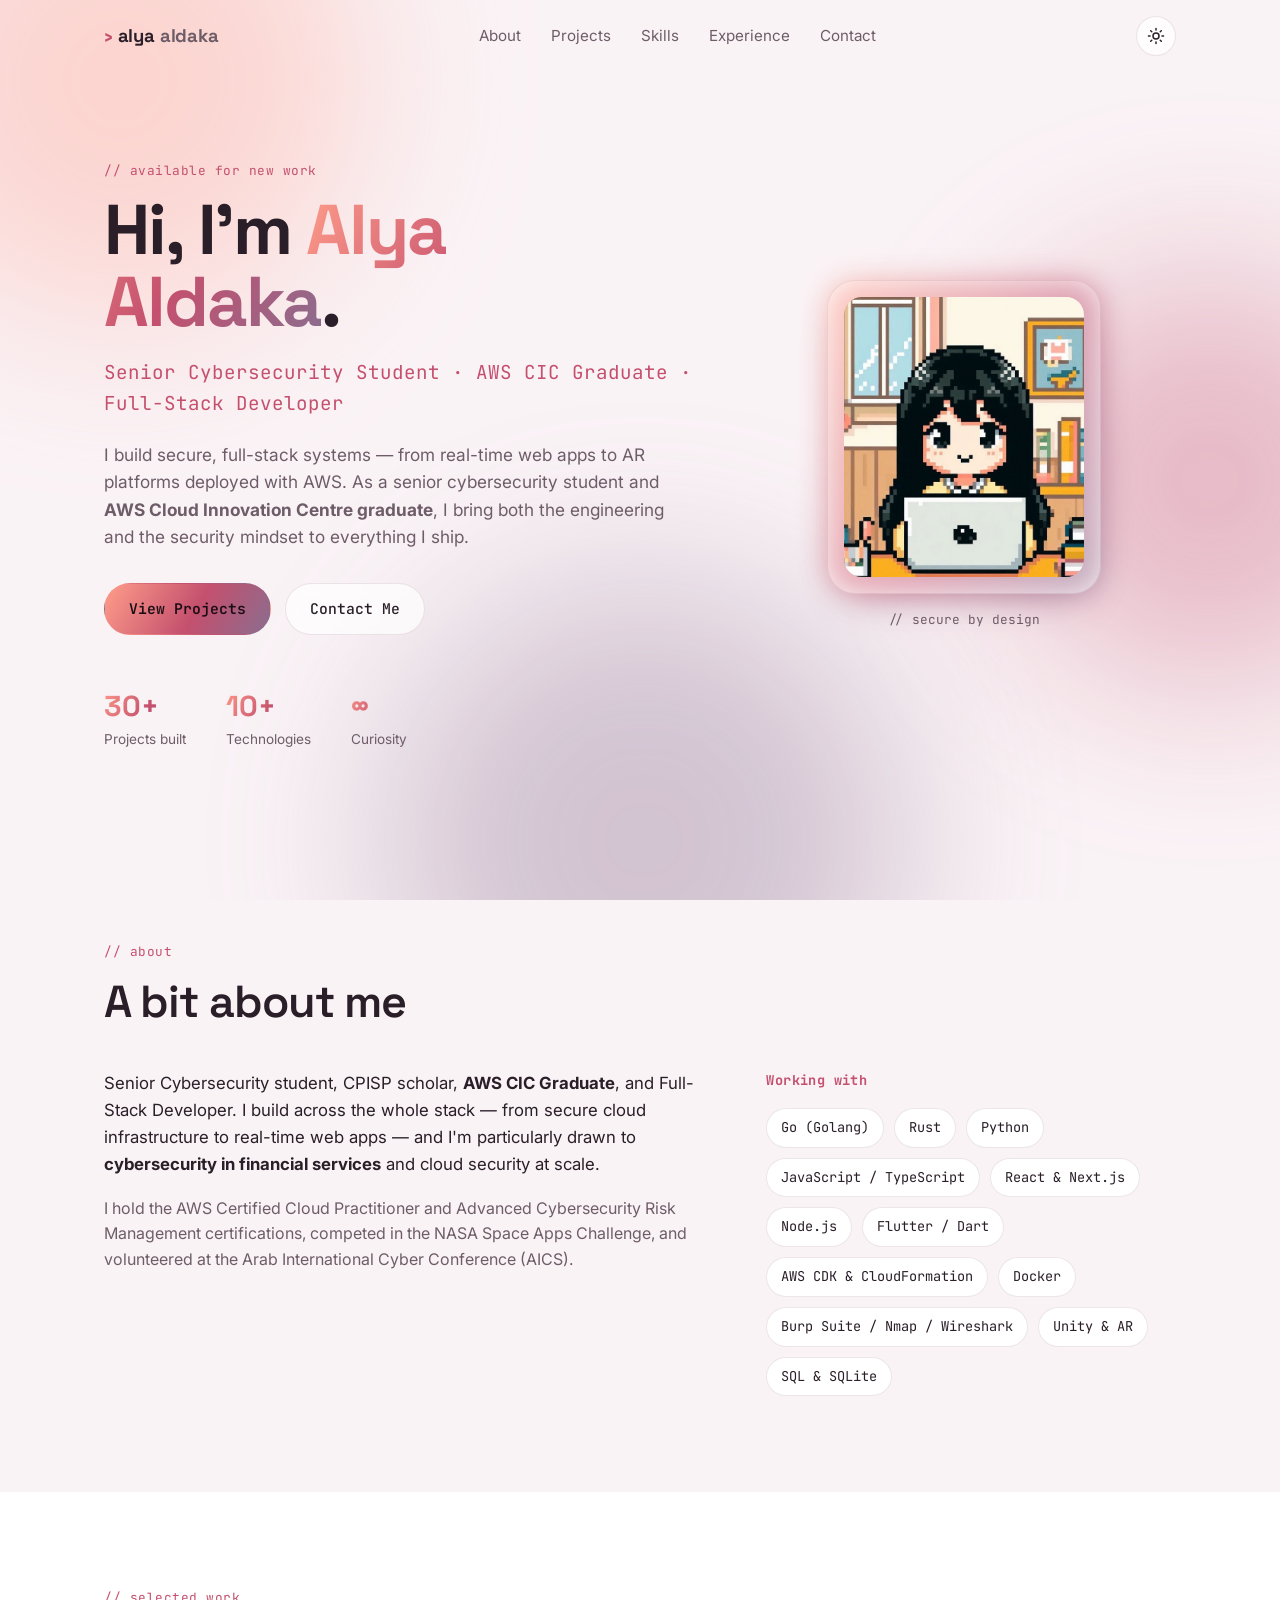
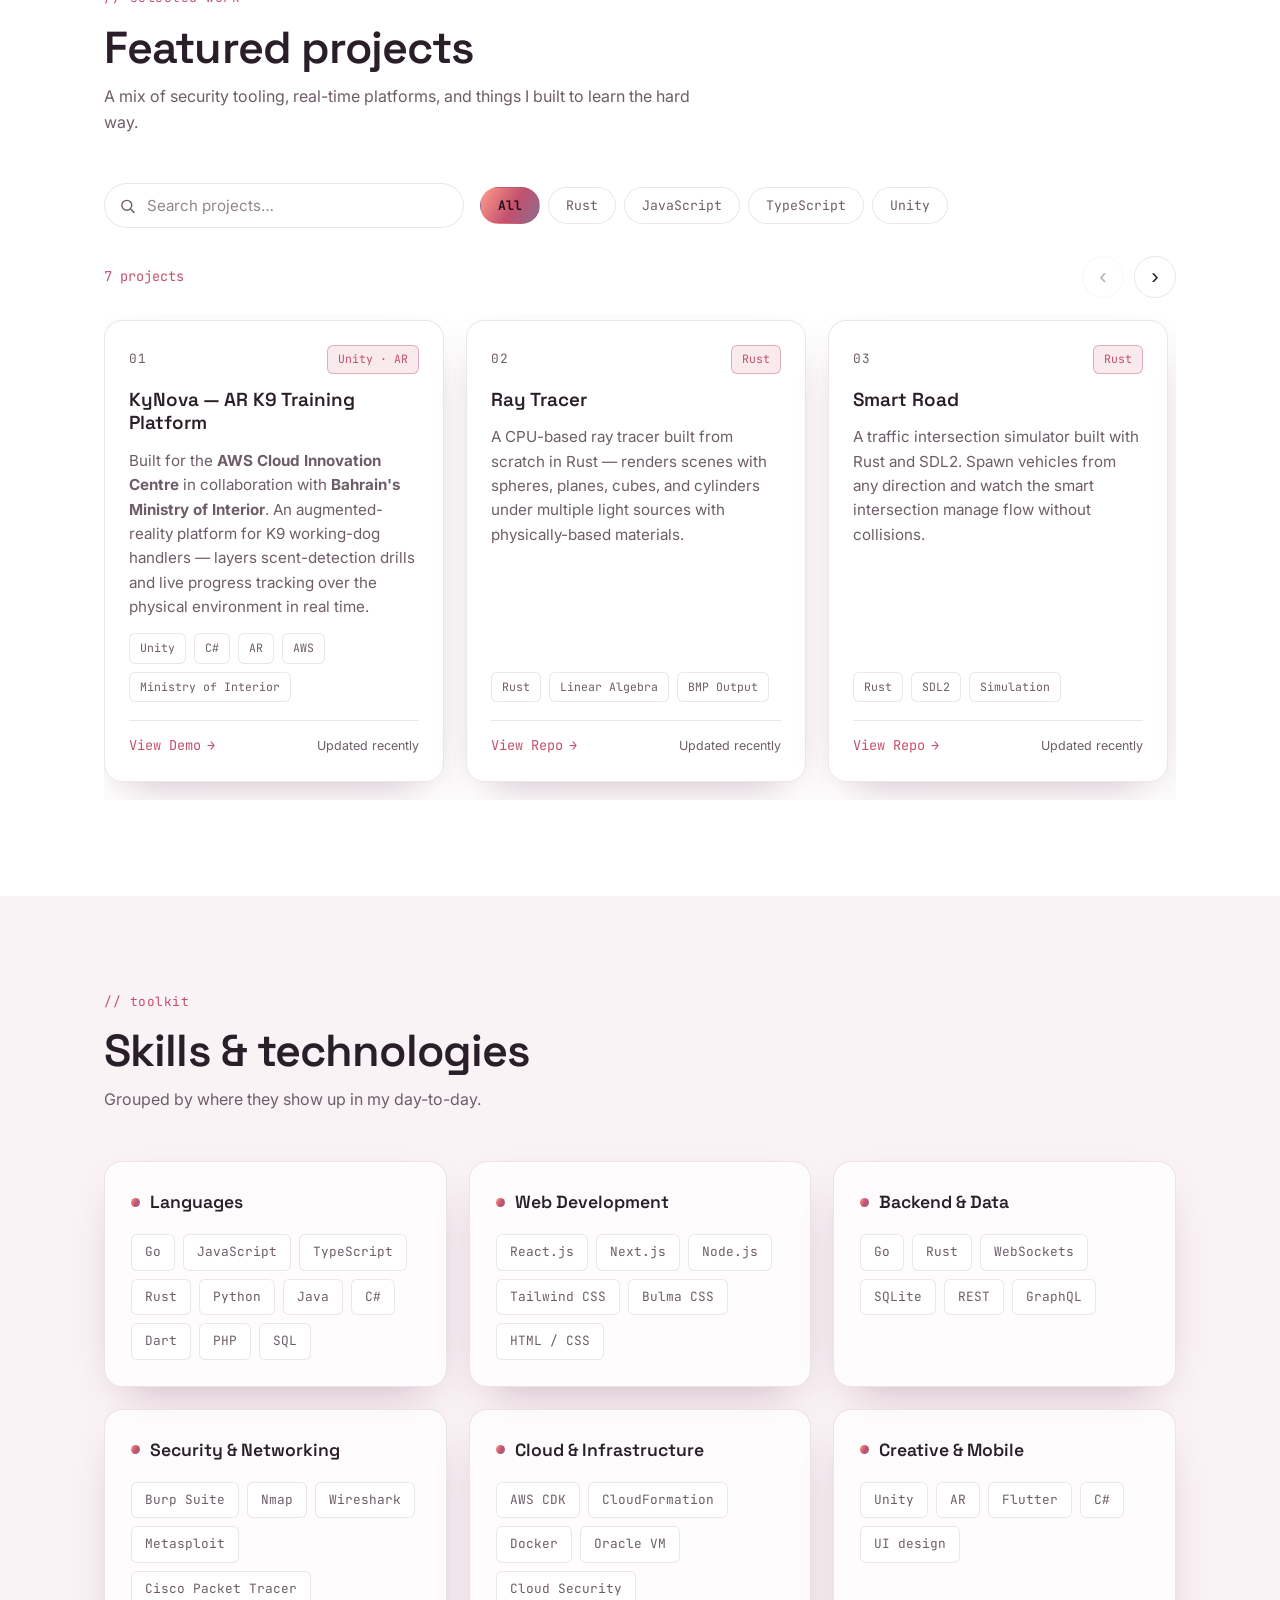
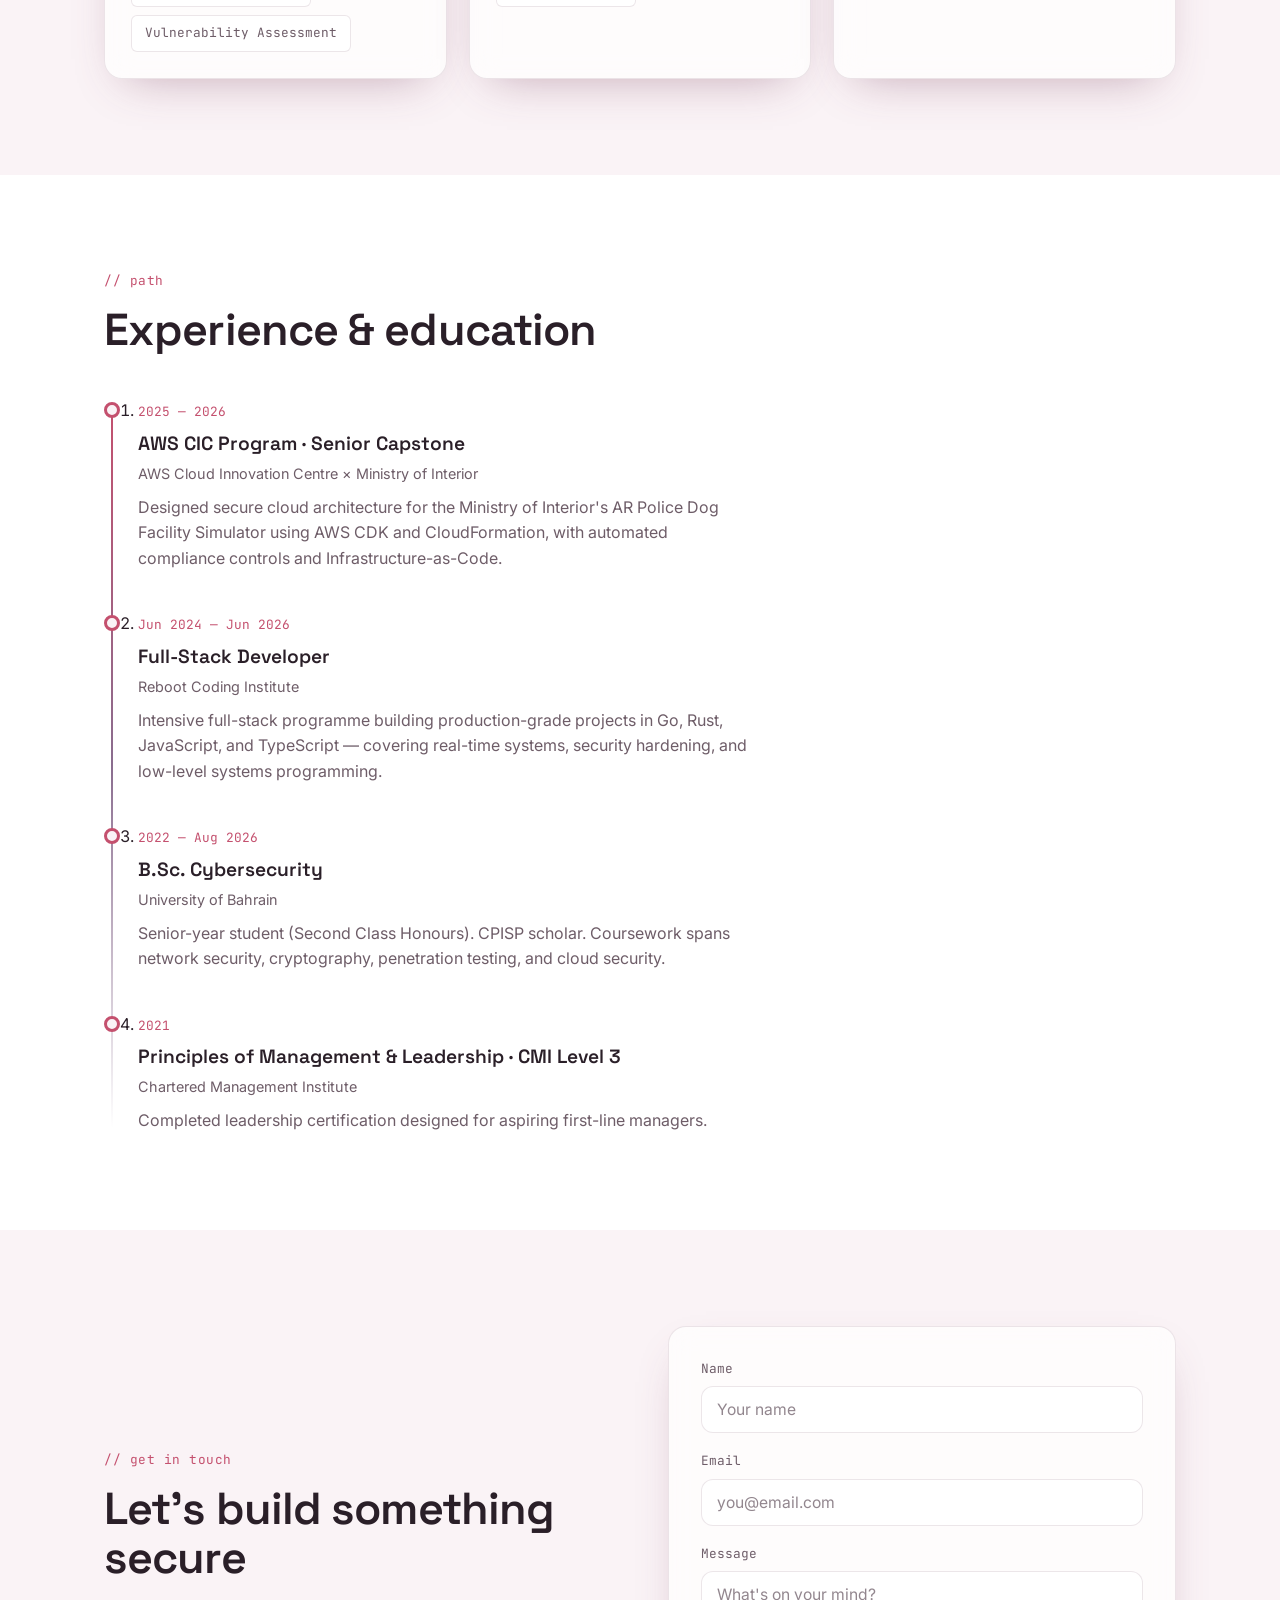
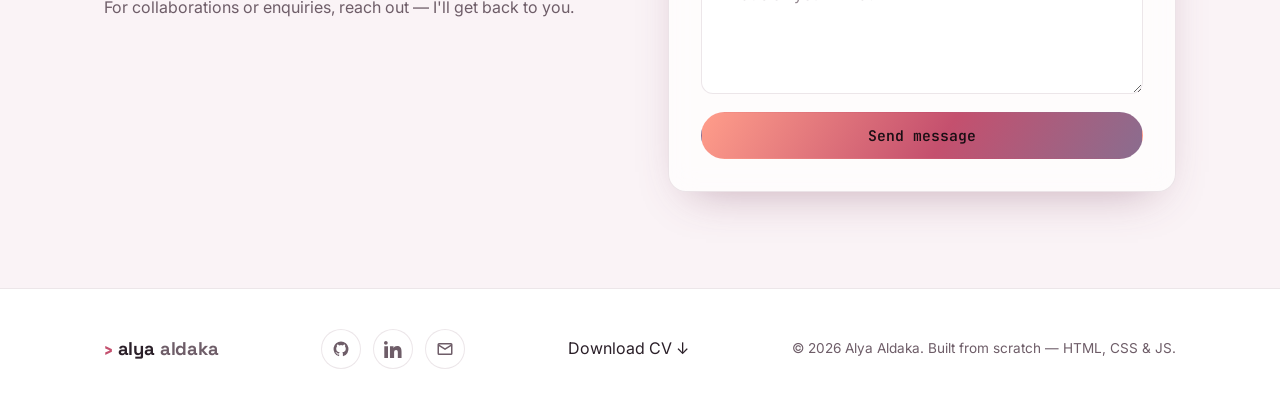
==== commit 931b572a: "update stats label" ====
--- a/index.html
+++ b/index.html
@@ -71,7 +71,7 @@
           </div>
 
           <ul class="hero__stats">
-            <li><strong>30+</strong><span>Shipped projects</span></li>
+            <li><strong>30+</strong><span>Projects built</span></li>
             <li><strong>10+</strong><span>Technologies</span></li>
             <li><strong>∞</strong><span>Curiosity</span></li>
           </ul>
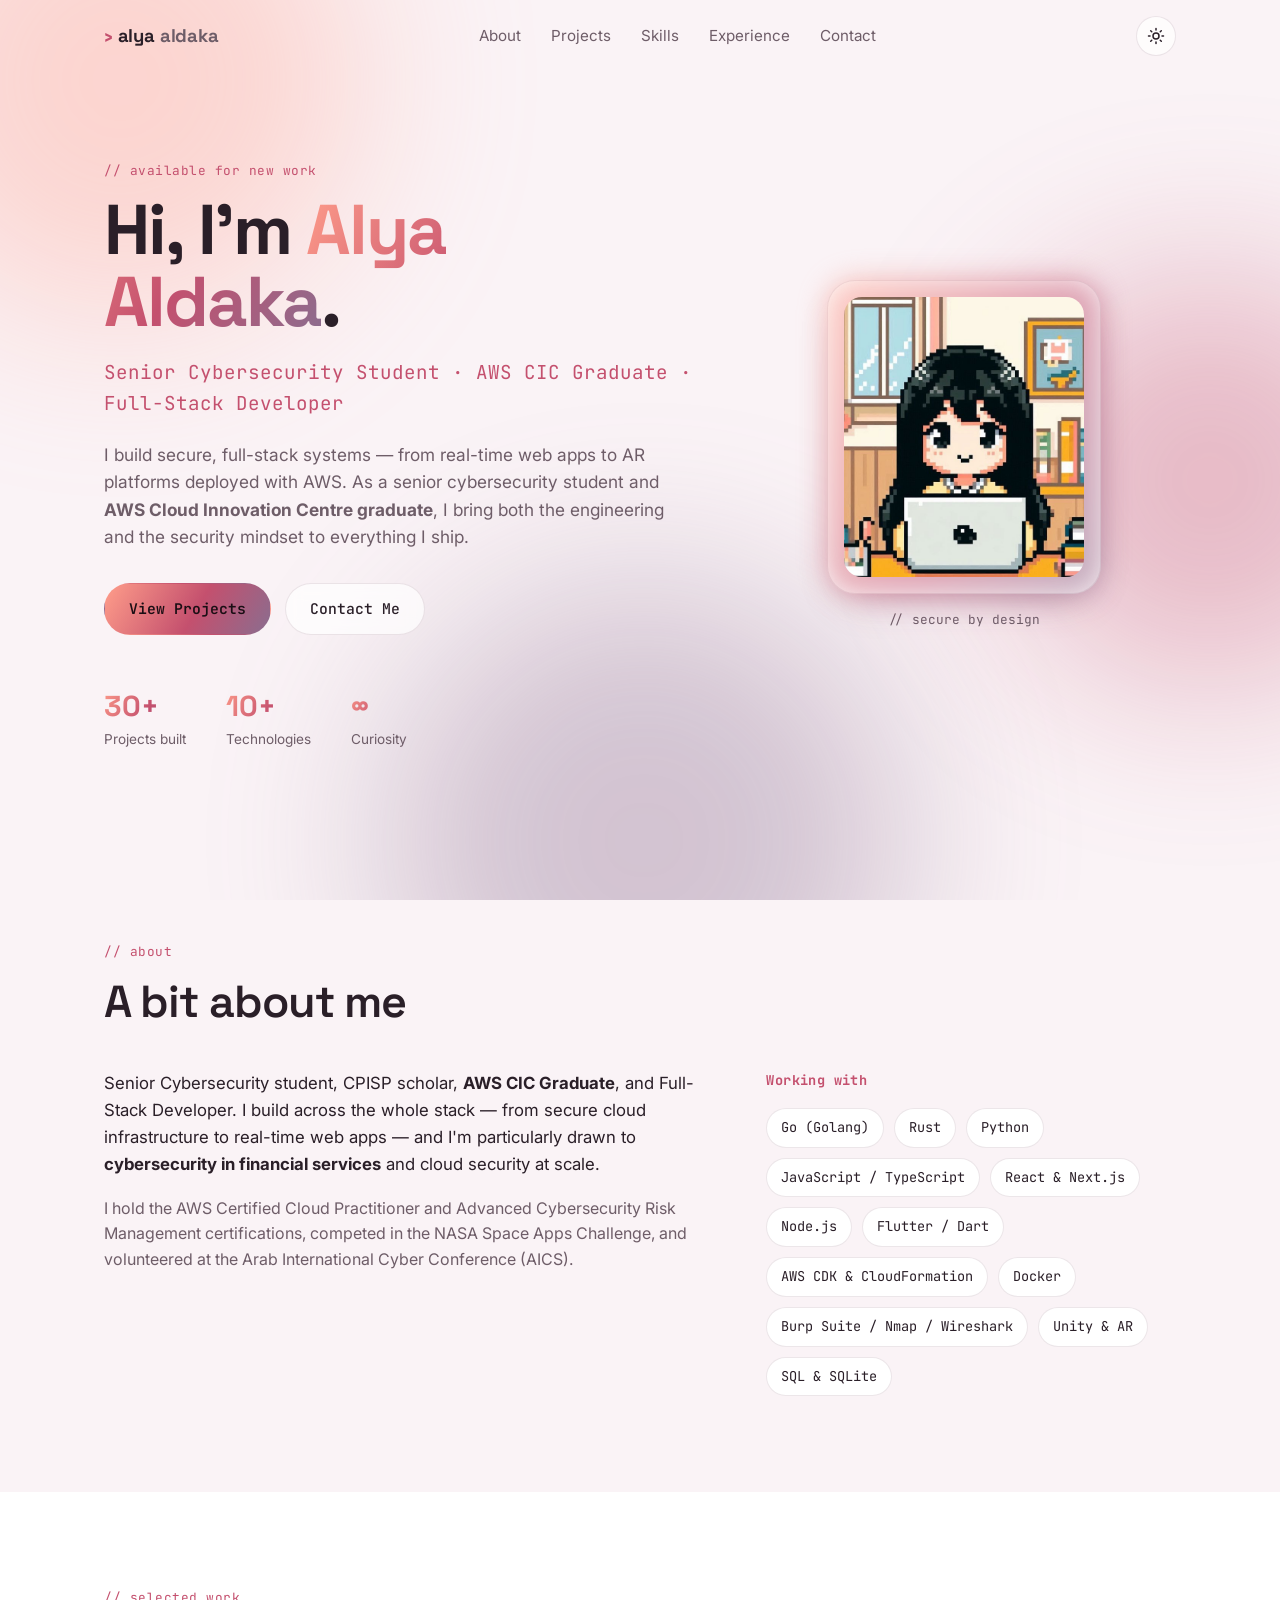
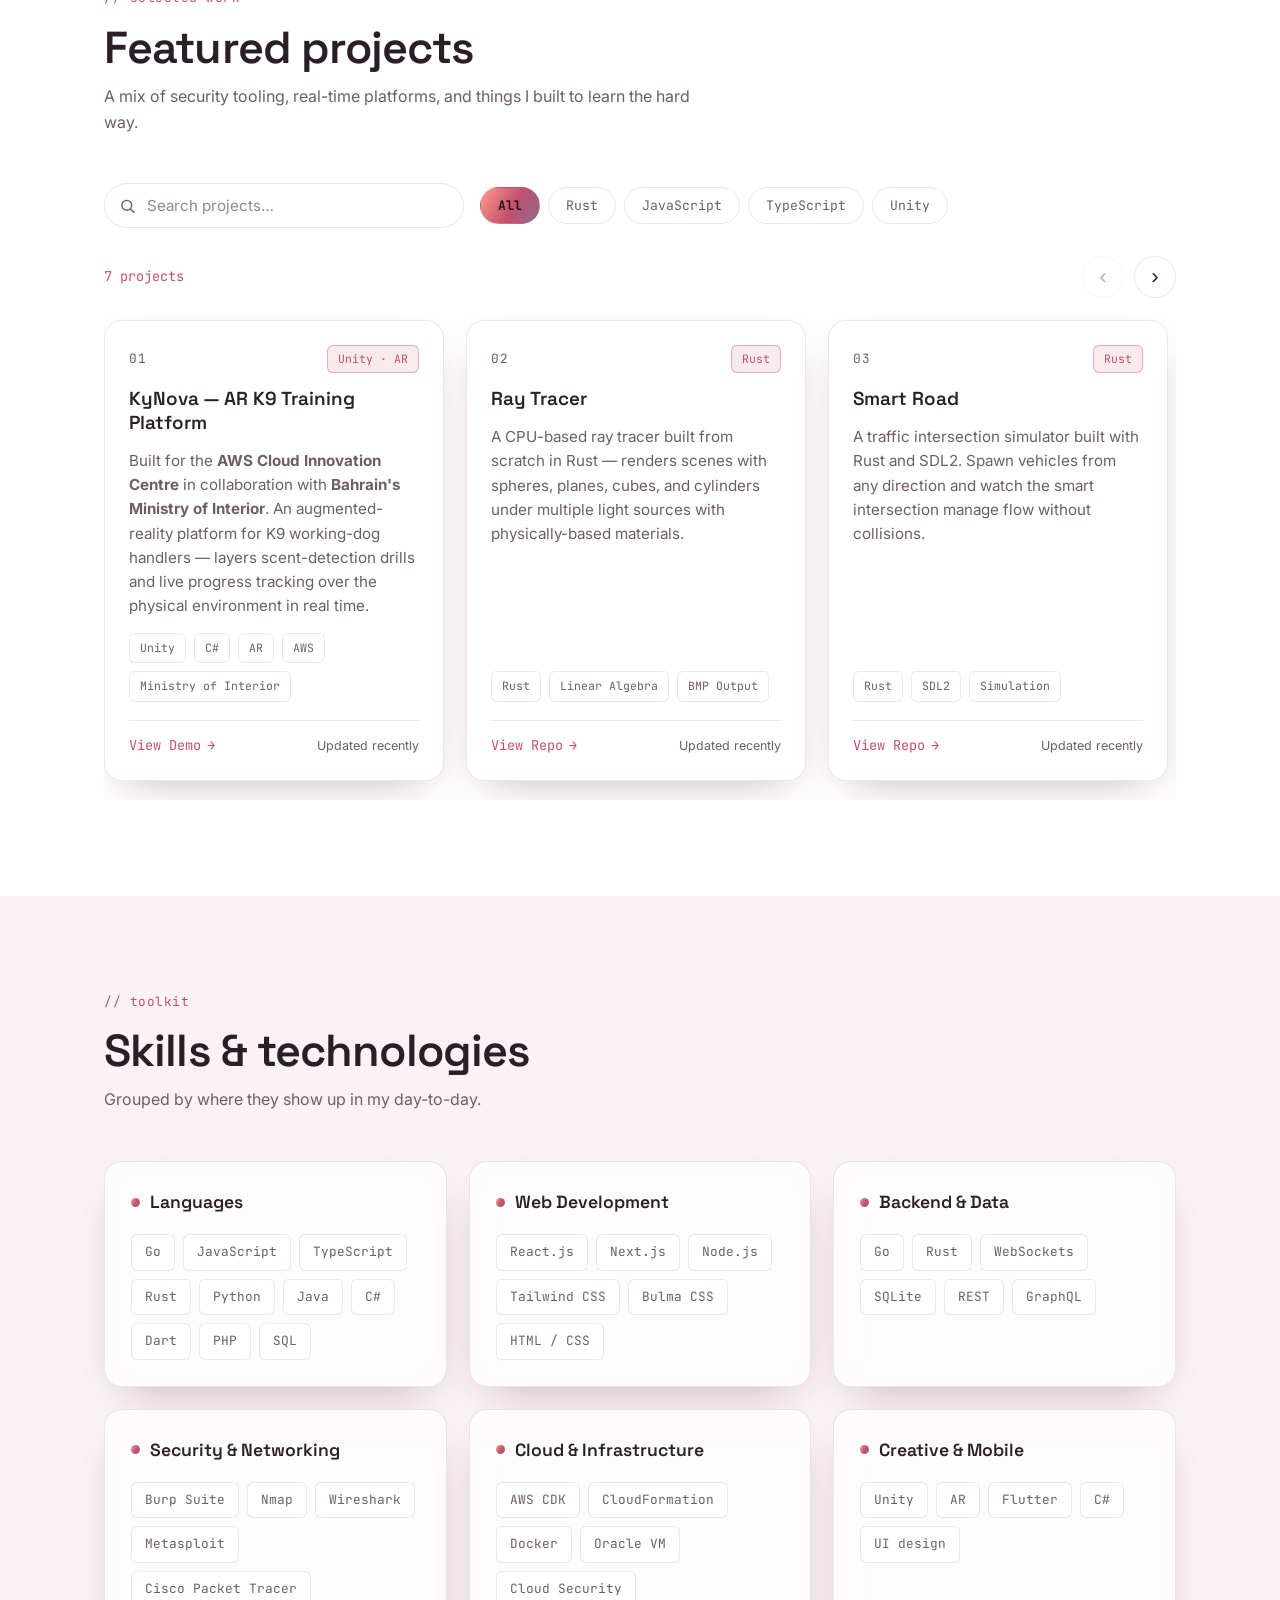
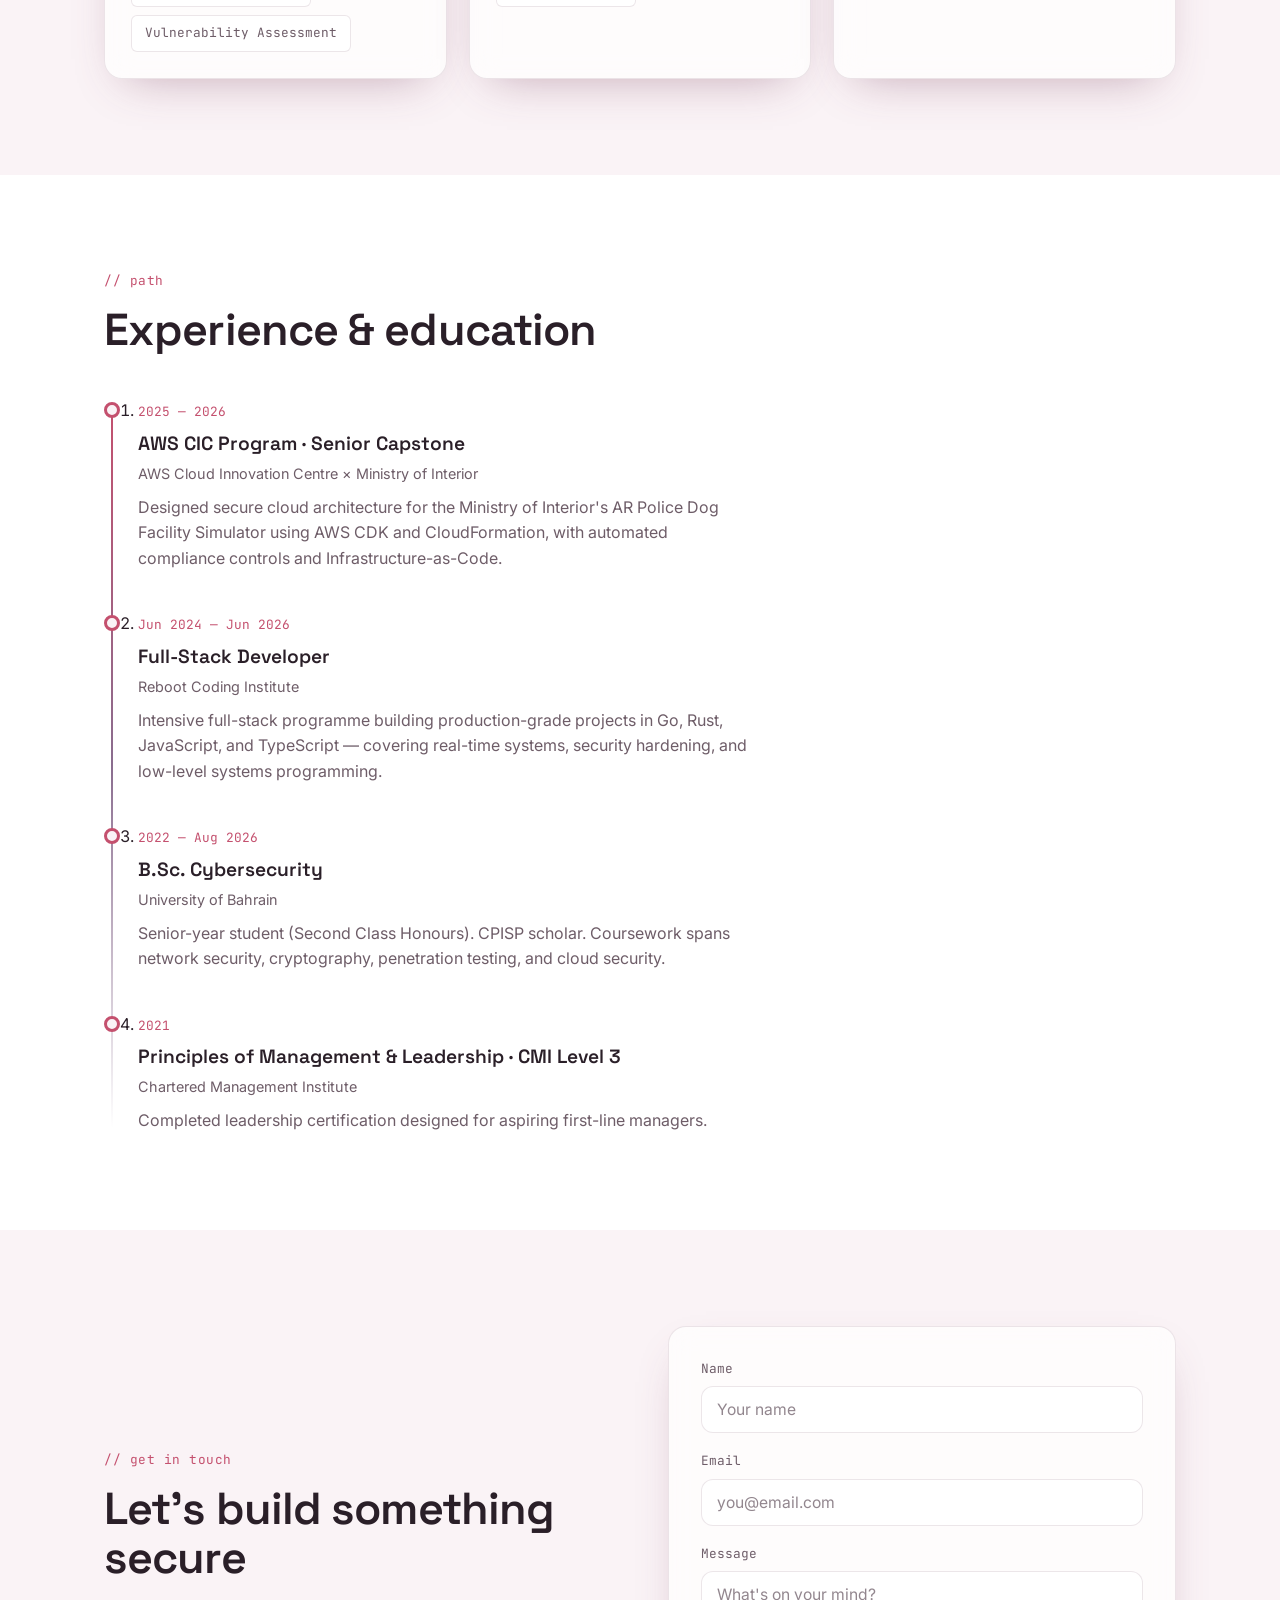
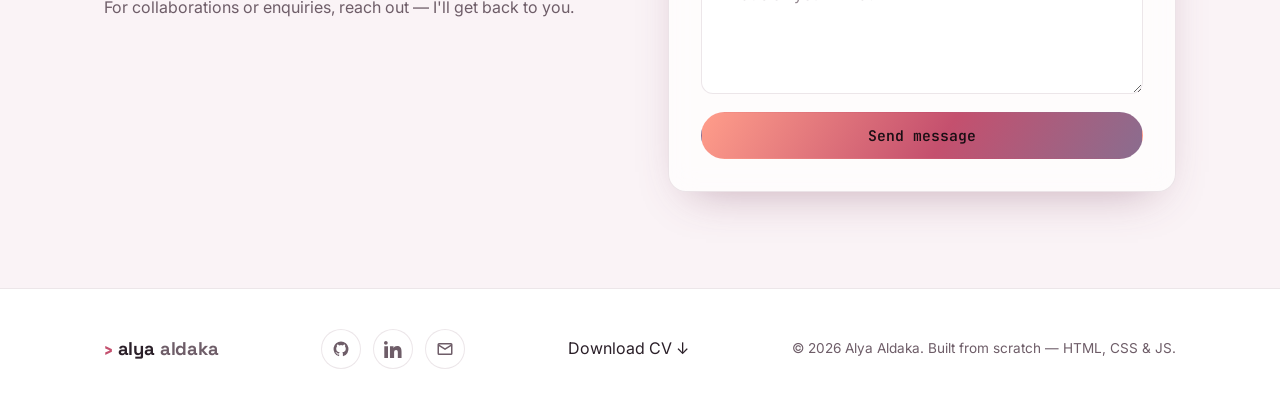
==== commit 3d6ce785: "update tab title, performance fixes, contact form spinner, thank-you page, new CV" ====
--- a/index.html
+++ b/index.html
@@ -3,8 +3,8 @@
 <head>
   <meta charset="UTF-8" />
   <meta name="viewport" content="width=device-width, initial-scale=1.0" />
-  <meta name="description" content="Alya Al — Software Developer & Cybersecurity Enthusiast. Secure systems, real-time apps, and a curiosity for how things break." />
-  <title>Alya Al — Software Developer & Cybersecurity Enthusiast</title>
+  <meta name="description" content="Alya Aldaka — Senior Cybersecurity Student, AWS CIC Graduate, and Full-Stack Developer. Building secure systems, real-time apps, and cloud infrastructure." />
+  <title>Alya Aldaka — Portfolio</title>
 
   <!-- Fonts: Space Grotesk (display) · Inter (body) · JetBrains Mono (utility/code) -->
   <link rel="preconnect" href="https://fonts.googleapis.com" />
@@ -423,12 +423,13 @@
              STEP 2: On your first real submission, FormSubmit emails you a link to
                      confirm the address. Click it once and the form goes live. -->
         <form class="contact__form card reveal"
-              action="https://formsubmit.co/alyaaldaka08@gmail.com"
+              action="https://formsubmit.co/2d8c7973e50250a4fa0be39f0d85a1be"
               method="POST">
           <!-- Optional FormSubmit settings -->
           <input type="hidden" name="_subject" value="New message from your portfolio" />
           <input type="hidden" name="_template" value="table" />
           <input type="hidden" name="_captcha" value="false" />
+          <input type="hidden" name="_next" value="https://aaldaka.github.io/thanks.html" />
           <!-- Honeypot to reduce spam -->
           <input type="text" name="_honey" style="display:none" tabindex="-1" autocomplete="off" />
 
--- a/style.css
+++ b/style.css
@@ -99,6 +99,7 @@
   border-radius: 50%;
   filter: blur(90px);
   opacity: .55;
+  will-change: transform;
 }
 [data-theme="light"] .aurora__blob { opacity: .35; }
 .aurora__blob--coral {
@@ -119,8 +120,8 @@
   bottom: -200px; left: 30%;
   animation: float1 26s ease-in-out infinite reverse;
 }
-@keyframes float1 { 0%,100% { transform: translate(0,0); } 50% { transform: translate(40px,-30px); } }
-@keyframes float2 { 0%,100% { transform: translate(0,0); } 50% { transform: translate(-50px,40px); } }
+@keyframes float1 { 0%,100% { transform: translate3d(0,0,0); } 50% { transform: translate3d(40px,-30px,0); } }
+@keyframes float2 { 0%,100% { transform: translate3d(0,0,0); } 50% { transform: translate3d(-50px,40px,0); } }
 
 /* ---------- Shared type elements ---------- */
 .eyebrow {
@@ -176,16 +177,28 @@
   color: #1a0e14;
   font-weight: 600;
 }
-.btn--primary:hover { transform: translateY(-3px); box-shadow: var(--glow); }
+.btn--primary:hover { transform: translate3d(0,-3px,0); box-shadow: var(--glow); }
 .btn--ghost {
   background: var(--surface);
   border-color: var(--border);
   color: var(--text);
   backdrop-filter: blur(8px);
 }
-.btn--ghost:hover { transform: translateY(-3px); border-color: var(--border-strong); }
+.btn--ghost:hover { transform: translate3d(0,-3px,0); border-color: var(--border-strong); }
 .btn--sm { padding: 9px 16px; font-size: .82rem; }
 .btn--block { width: 100%; }
+
+/* Loading state (contact form submit) */
+.btn.is-loading { cursor: progress; opacity: .85; }
+.btn .spinner {
+  width: 15px; height: 15px;
+  border: 2px solid rgba(26, 14, 20, 0.3);
+  border-top-color: #1a0e14;
+  border-radius: 50%;
+  animation: btnspin .6s linear infinite;
+}
+@keyframes btnspin { to { transform: rotate(360deg); } }
+@media (prefers-reduced-motion: reduce) { .btn .spinner { animation: none; } }
 
 /* ---------- Glass card base ---------- */
 .card {
@@ -396,7 +409,7 @@
   border: 1px solid var(--border);
   transition: border-color .2s var(--ease), transform .2s var(--ease), color .2s var(--ease);
 }
-.tech-list li:hover { border-color: var(--border-strong); color: var(--rose); transform: translateY(-2px); }
+.tech-list li:hover { border-color: var(--border-strong); color: var(--rose); transform: translate3d(0,-2px,0); }
 
 /* ---------- Projects: toolbar (search + filters) ---------- */
 .proj-toolbar {
@@ -451,7 +464,7 @@
   transition: transform .2s var(--ease), border-color .2s var(--ease),
               background .2s var(--ease), color .2s var(--ease);
 }
-.pill:hover { transform: translateY(-2px); border-color: var(--border-strong); color: var(--text); }
+.pill:hover { transform: translate3d(0,-2px,0); border-color: var(--border-strong); color: var(--text); }
 .pill.is-active {
   background: var(--grad);
   color: #1a0e14;
@@ -484,7 +497,7 @@
   cursor: pointer;
   transition: border-color .2s var(--ease), transform .2s var(--ease), opacity .2s var(--ease);
 }
-.proj-arrow:hover { border-color: var(--border-strong); transform: translateY(-2px); }
+.proj-arrow:hover { border-color: var(--border-strong); transform: translate3d(0,-2px,0); }
 .proj-arrow:disabled { opacity: .35; cursor: default; transform: none; }
 
 /* ---------- Projects: carousel track ---------- */
@@ -509,11 +522,12 @@
   flex-direction: column;
   gap: 14px;
   padding: 24px;
+  will-change: transform;
   transition: transform .3s var(--ease), border-color .3s var(--ease), box-shadow .3s var(--ease),
               opacity .35s var(--ease);
 }
 .project:hover {
-  transform: translateY(-6px);
+  transform: translate3d(0,-6px,0);
   border-color: var(--border-strong);
   box-shadow: var(--glow), var(--shadow);
 }
@@ -591,7 +605,7 @@
   padding: 26px;
   transition: transform .3s var(--ease), border-color .3s var(--ease);
 }
-.skill-card:hover { transform: translateY(-5px); border-color: var(--border-strong); }
+.skill-card:hover { transform: translate3d(0,-5px,0); border-color: var(--border-strong); }
 .skill-card__title {
   font-family: var(--font-display);
   font-size: 1.1rem;
@@ -699,7 +713,7 @@
   background: var(--surface);
   transition: border-color .2s var(--ease), transform .2s var(--ease);
 }
-.footer__social a:hover { border-color: var(--border-strong); transform: translateY(-3px); }
+.footer__social a:hover { border-color: var(--border-strong); transform: translate3d(0,-3px,0); }
 .footer__social svg { width: 18px; height: 18px; fill: var(--text-muted); transition: fill .2s var(--ease); }
 .footer__social a:hover svg { fill: var(--rose); }
 .footer__copy { font-size: .85rem; color: var(--text-muted); }
@@ -749,9 +763,30 @@
   .hero__stats { gap: 28px; }
 }
 
+@media (max-width: 560px) {
+  .hero__cta { gap: 10px; }
+  .hero__stats { gap: 20px; }
+  .proj-toolbar { flex-direction: column; align-items: flex-start; gap: 12px; }
+  .proj-search { max-width: 100%; }
+  .skills { grid-template-columns: 1fr; }
+  .contact { gap: 28px; }
+}
+
 @media (max-width: 420px) {
-  .container { padding-inline: 18px; }
+  .container { padding-inline: 16px; }
   .avatar__art { width: 100%; max-width: 260px; height: 240px; }
   .project__actions { flex-direction: column; }
   .project__actions .btn { width: 100%; }
-}
+  .section { padding: 60px 0; }
+  .hero { padding: 64px 0 72px; }
+}
+
+/* Reduce motion cost on low-end / mobile devices */
+@media (max-width: 720px) {
+  .aurora__blob { filter: blur(60px); }
+  .aurora__blob--coral { width: 320px; height: 320px; }
+  .aurora__blob--rose { width: 280px; height: 280px; }
+  .aurora__blob--mauve { width: 360px; height: 360px; }
+  .card { backdrop-filter: blur(8px); -webkit-backdrop-filter: blur(8px); }
+  .project { will-change: auto; }
+}
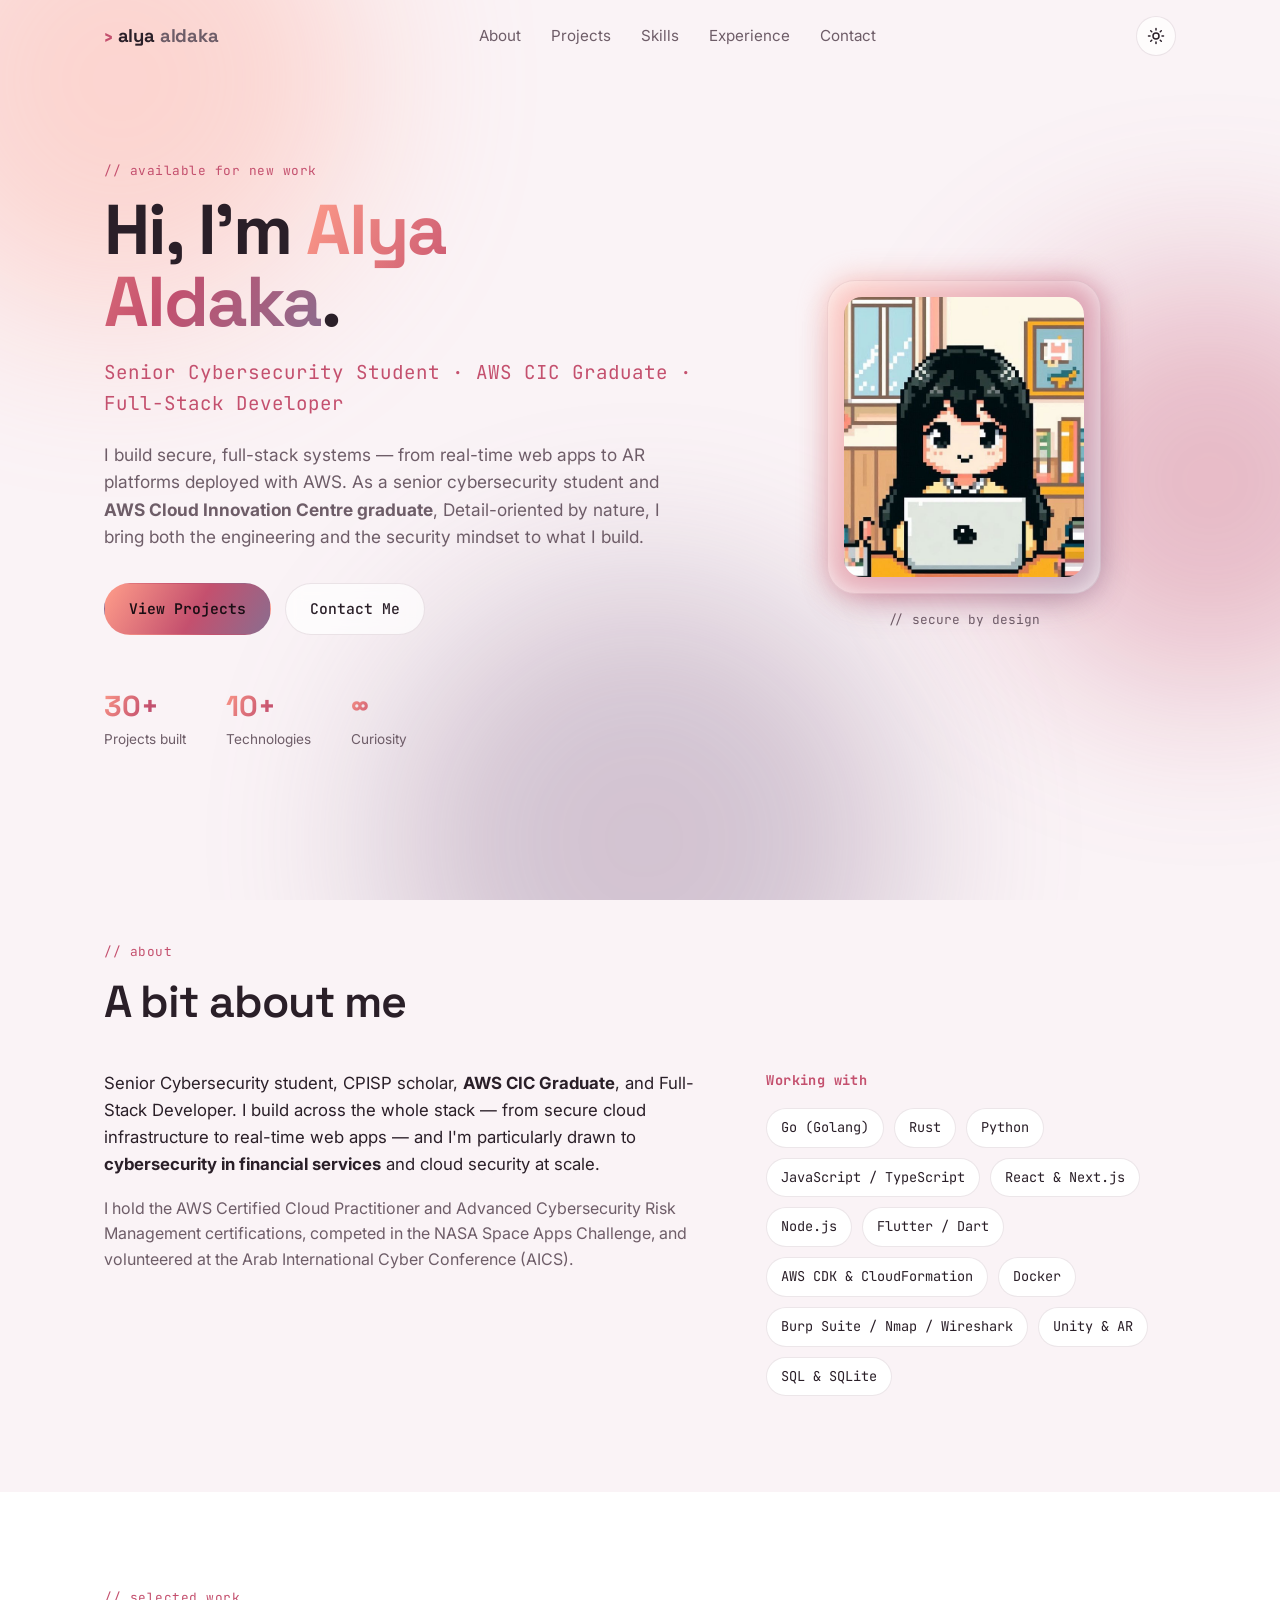
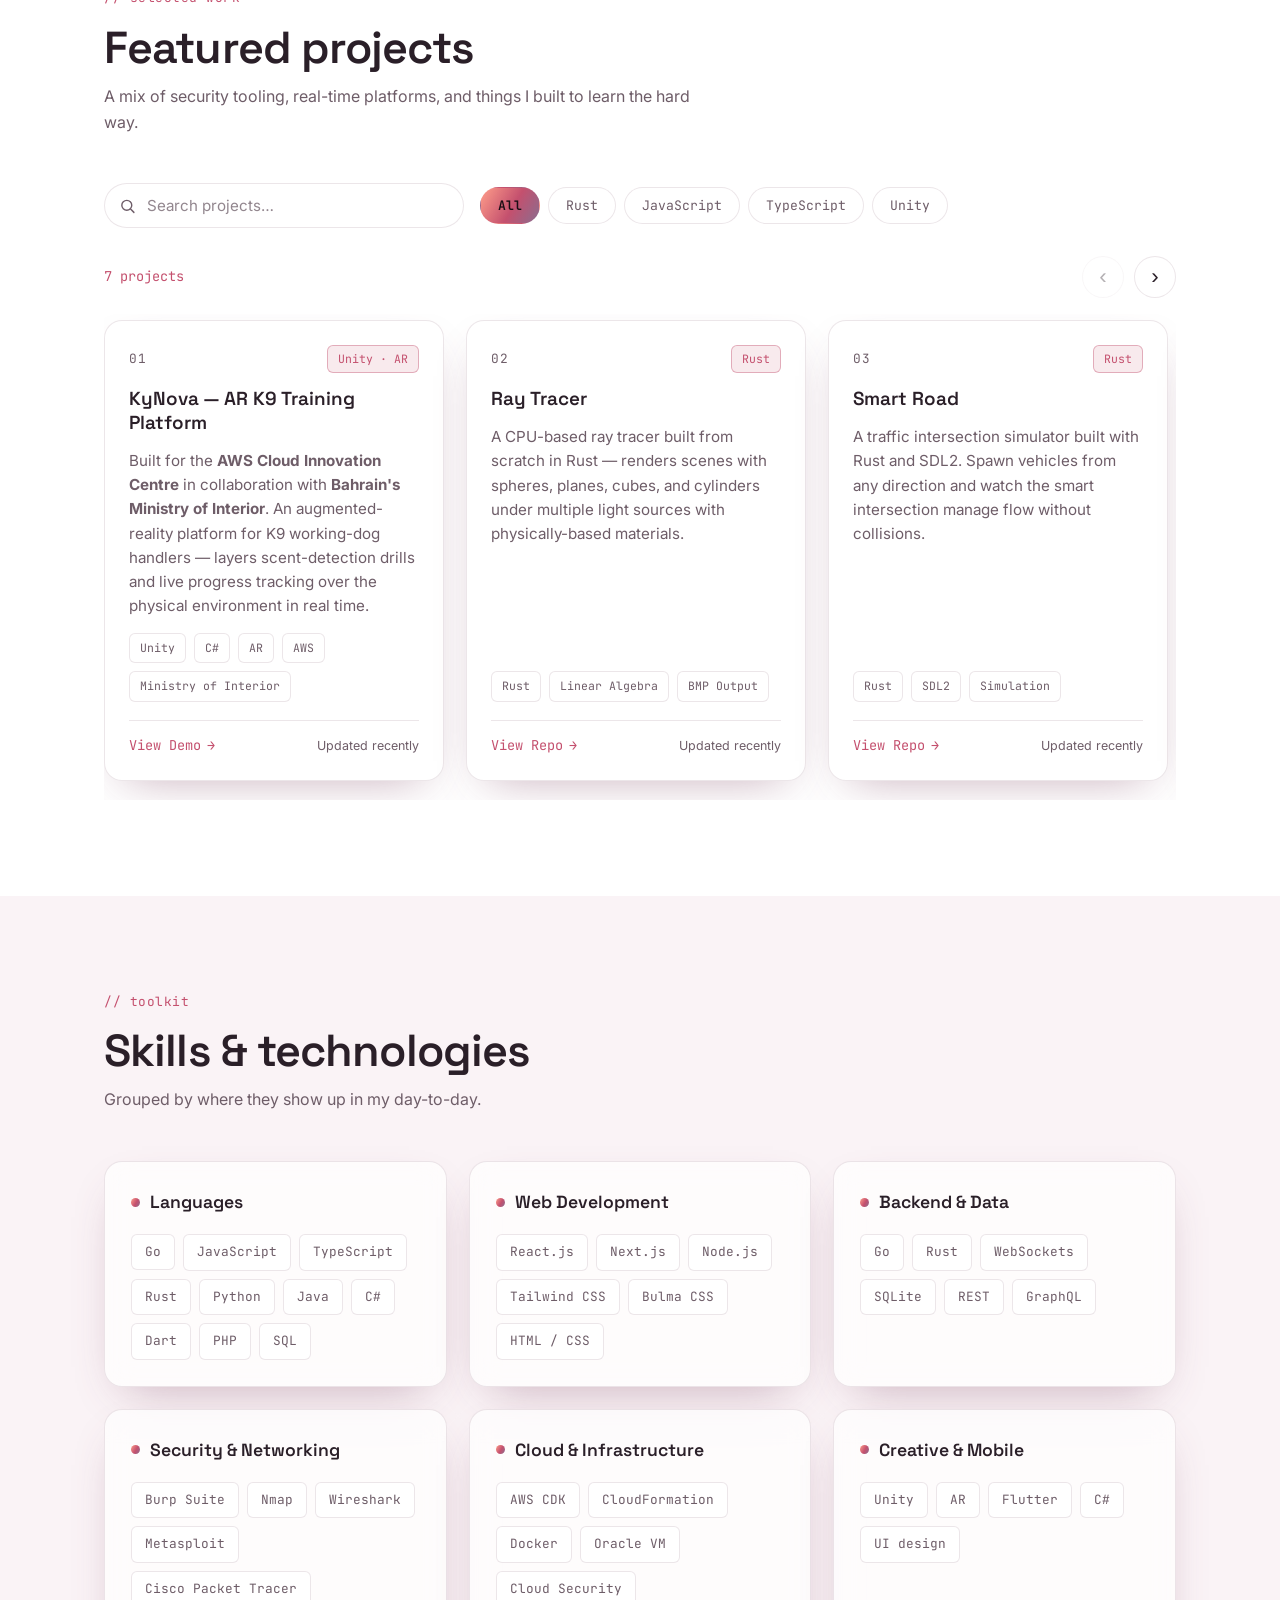
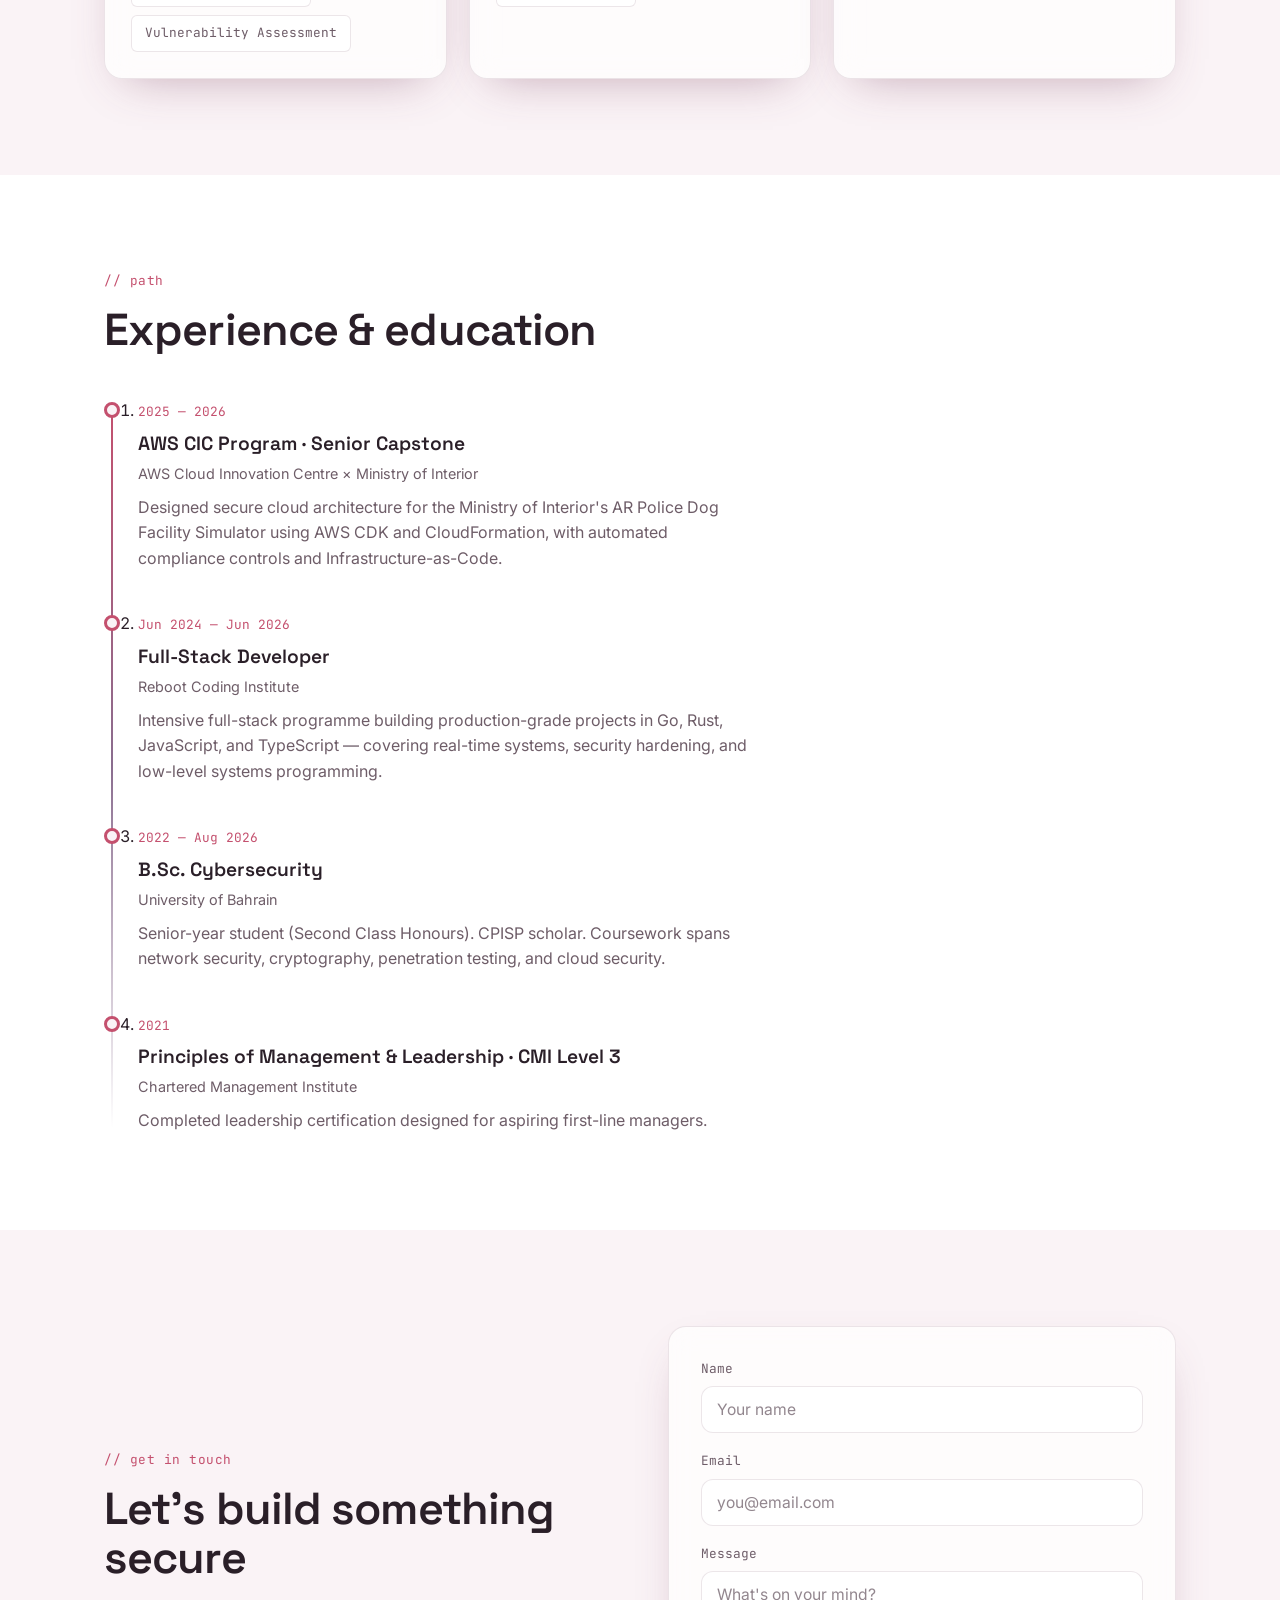
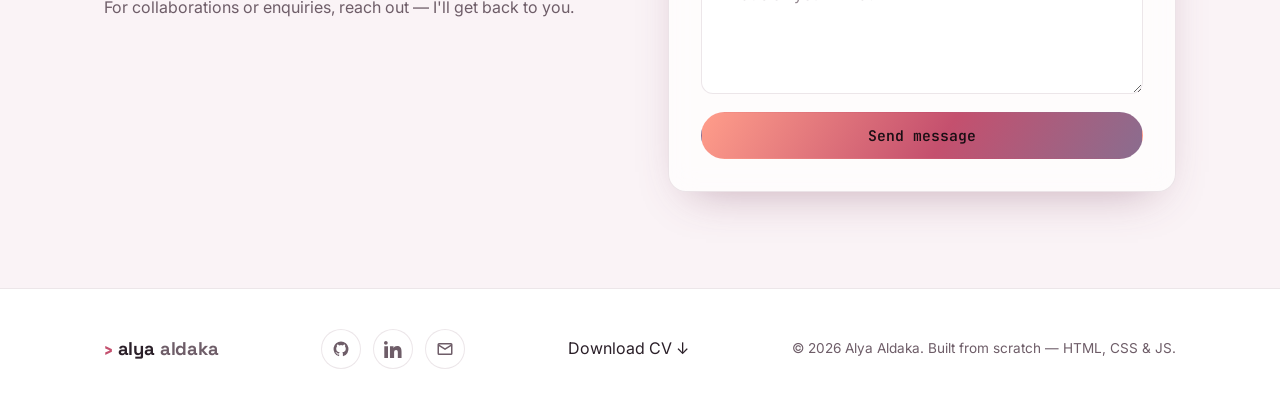
==== commit 9a0fe0ea: "further polishing" ====
--- a/index.html
+++ b/index.html
@@ -62,7 +62,7 @@
           <p class="hero__summary">
             I build secure, full-stack systems — from real-time web apps to AR platforms
             deployed with AWS. As a senior cybersecurity student and <strong>AWS Cloud Innovation Centre graduate</strong>,
-            I bring both the engineering and the security mindset to everything I ship.
+            Detail-oriented by nature, I bring both the engineering and the security mindset to what I build.
           </p>
 
           <div class="hero__cta">
